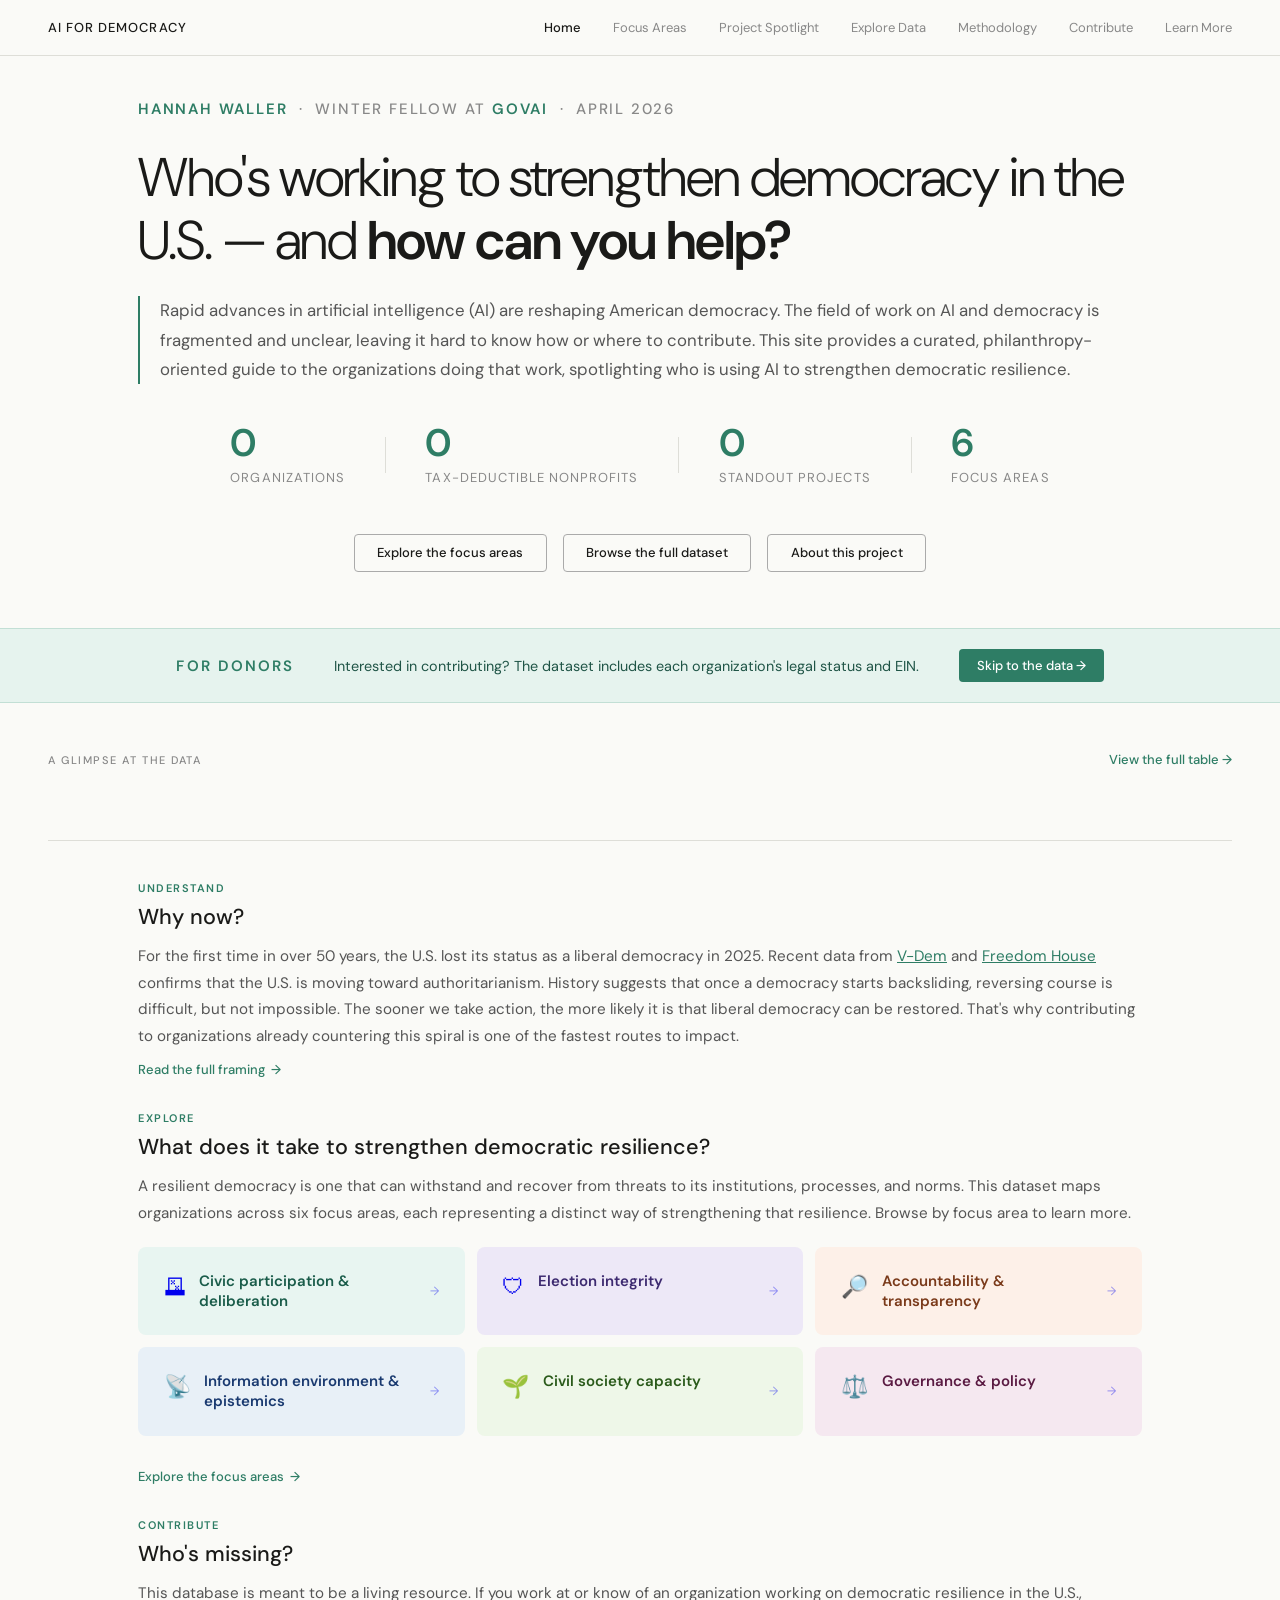
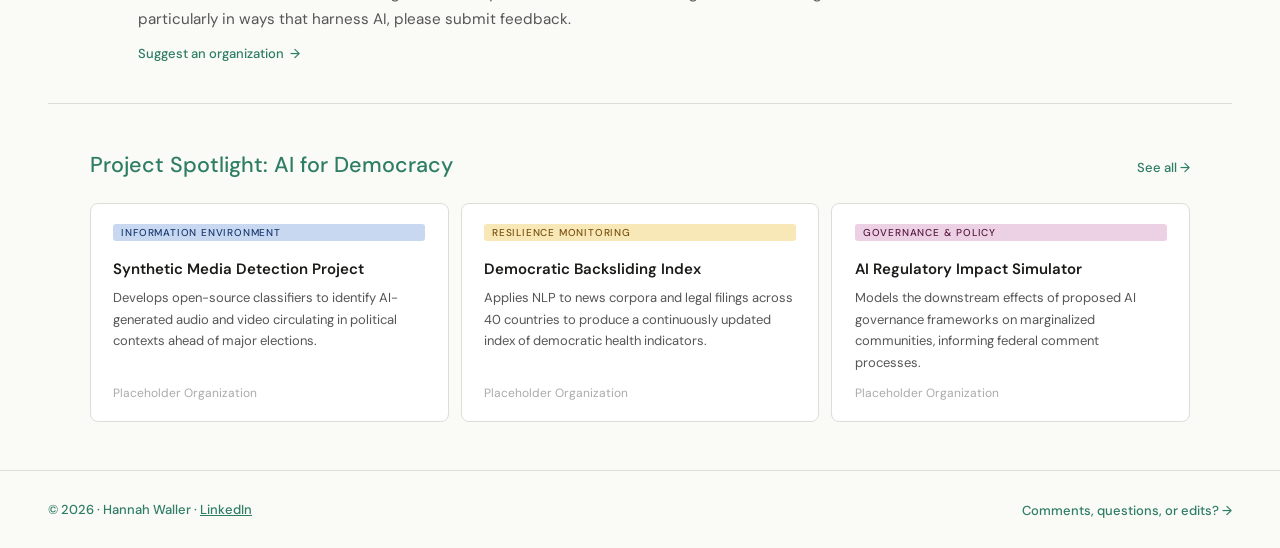
==== index.html @ cb94ddc6 "Update home and Focus Areas: copy, sources italics, spacing tweaks Made-with: Cursor" ====
<!DOCTYPE html>
<html>
<head>
<meta charset="UTF-8">
<link href="https://fonts.googleapis.com/css2?family=DM+Sans:ital,wght@0,300;0,400;0,500;0,600;1,300;1,400&display=swap" rel="stylesheet">
<style>
  * { box-sizing: border-box; margin: 0; padding: 0; }
  body { font-family: 'DM Sans', sans-serif; background: #FAFAF7; color: #1a1a18; }
  :root { --accent: #2e7d65; --accent-light: #e6f3ee; --accent-mid: #c2dfd5; --accent-dark: #1f5446; }

  nav { display: flex; align-items: center; justify-content: space-between; padding: 0 3rem; height: 56px; background: #FAFAF7; border-bottom: 0.5px solid #deded8; position: sticky; top: 0; z-index: 100; }
  .nav-logo { font-size: 13px; font-weight: 500; letter-spacing: 0.08em; color: #1a1a18; text-transform: uppercase; }
  .nav-links { display: flex; gap: 2rem; }
  .nav-links a { font-size: 13px; color: #888; text-decoration: none; }
  .nav-links a:hover { color: #1a1a18; }
  .nav-links a.active { color: #1a1a18; font-weight: 500; }

  .hero { padding: 2.5rem 3rem 3.5rem; max-width: 1100px; margin: 0 auto; }

  .byline { font-size: 15px; letter-spacing: 0.12em; text-transform: uppercase; color: #888; margin-bottom: 1.5rem; font-weight: 500; line-height: 1.8; }
  .byline strong { color: var(--accent); font-weight: 600; }
  .byline a { color: var(--accent); font-weight: 600; text-decoration: none; }
  .byline a:hover { text-decoration: underline; }
  .byline .date { color: #888; }

  h1 { font-size: clamp(2rem, 5vw, 3.4rem); font-weight: 300; line-height: 1.15; color: #1a1a18; margin-bottom: 1.5rem; letter-spacing: -0.02em; }
  h1 strong { font-weight: 600; }

  .pull-quote { font-size: 1.05rem; color: #555; line-height: 1.75; border-left: 2.5px solid var(--accent); padding-left: 1.25rem; margin-bottom: 2.5rem; }

  .stat-row { display: flex; gap: 2.5rem; margin-bottom: 3rem; flex-wrap: wrap; align-items: center; justify-content: center; }
  .stat { display: flex; flex-direction: column; }
  .stat-number { font-size: 2.4rem; font-weight: 600; color: var(--accent); line-height: 1; }
  .stat-label { font-size: 13px; color: #888; text-transform: uppercase; letter-spacing: 0.08em; margin-top: 6px; }
  .stat-divider { width: 0.5px; height: 36px; background: #deded8; }

  .cta-row { display: flex; gap: 1rem; flex-wrap: wrap; justify-content: center; }
  .btn-primary { padding: 0.6rem 1.4rem; background: #1a1a18; color: #FAFAF7; font-family: 'DM Sans', sans-serif; font-size: 13px; font-weight: 500; border: none; border-radius: 4px; cursor: pointer; text-decoration: none; display: inline-block; }
  .btn-secondary { padding: 0.6rem 1.4rem; background: transparent; color: #1a1a18; font-family: 'DM Sans', sans-serif; font-size: 13px; font-weight: 500; border: 0.5px solid #aaa; border-radius: 4px; cursor: pointer; text-decoration: none; display: inline-block; }

  .section-divider { height: 0.5px; background: #deded8; margin: 0 3rem; }

  .funder-band { background: var(--accent-light); border-top: 1px solid var(--accent-mid); border-bottom: 1px solid var(--accent-mid); padding: 1.25rem 3rem; }
  .funder-band-inner { max-width: 1300px; margin: 0 auto; display: flex; flex-direction: row; align-items: center; justify-content: center; flex-wrap: wrap; gap: 2rem 2.5rem; }
  .funder-band-label { font-size: 15px; text-transform: uppercase; letter-spacing: 0.14em; color: var(--accent); font-weight: 600; line-height: 1.5; flex-shrink: 0; }
  .funder-band-text { margin: 0; font-size: 0.9rem; color: var(--accent-dark); line-height: 1.7; text-align: left; white-space: nowrap; flex-shrink: 0; }
  .funder-band-cta { display: inline-flex; align-items: center; gap: 6px; padding: 0.5rem 1.1rem; background: var(--accent); color: white; font-family: 'DM Sans', sans-serif; font-size: 13px; font-weight: 500; border: none; border-radius: 4px; cursor: pointer; text-decoration: none; white-space: nowrap; flex-shrink: 0; }

  .questions-section { padding: 2.5rem 3rem 0.5rem; max-width: 1100px; margin: 0 auto; }
  .question-block { margin-bottom: 2rem; }
  .question-label { font-size: 11px; text-transform: uppercase; letter-spacing: 0.14em; color: var(--accent); margin-bottom: 0.5rem; font-weight: 600; }
  .question-text { font-size: 1.35rem; font-weight: 500; color: #1a1a18; margin-bottom: 0.75rem; line-height: 1.3; }
  .question-body { font-size: 0.95rem; color: #555; line-height: 1.75; }
  .question-cta { display: inline-flex; align-items: center; gap: 6px; font-size: 13px; color: var(--accent); font-weight: 500; margin-top: 0.75rem; cursor: pointer; text-decoration: none; }
  .question-cta::after { content: '→'; }

  .data-preview-section { padding: 3rem 3rem 2rem; }
  .data-preview-header { display: flex; justify-content: space-between; align-items: baseline; max-width: 1300px; margin: 0 auto 1.5rem; }
  .data-preview-label { font-size: 11px; text-transform: uppercase; letter-spacing: 0.14em; color: #888; font-weight: 500; }
  .data-preview-link { font-size: 13px; color: var(--accent); font-weight: 500; text-decoration: none; cursor: pointer; }
  .data-preview-link:hover { text-decoration: underline; }

  .shuffle-grid { display: grid; grid-template-columns: repeat(4, 1fr); gap: 10px; max-width: 1300px; margin: 0 auto 1rem; }
  .org-card { background: white; border: 0.5px solid #deded8; border-radius: 8px; padding: 1rem 1.1rem; transition: opacity 0.4s ease, transform 0.4s ease; text-decoration: none; display: block; cursor: pointer; }
  .org-card:hover { border-color: #bbb; }
  .org-card-tag { display: inline-block; font-size: 10px; font-weight: 500; text-transform: uppercase; letter-spacing: 0.08em; padding: 2px 8px; border-radius: 3px; margin-bottom: 0.6rem; }
  .org-card-name { font-size: 13px; font-weight: 600; color: #1a1a18; margin-bottom: 0.4rem; line-height: 1.3; }
  .org-card-desc { font-size: 12px; color: #666; line-height: 1.6; }
  .org-card.fading { opacity: 0; transform: scale(0.96); }

  .tag-p1 { background: #c8ede4; color: #1a5c4a; }
  .tag-p2 { background: #d8cef0; color: #3d2a70; }
  .tag-p3 { background: #f8d8c0; color: #7a3a1a; }
  .tag-p4 { background: #c8d8f0; color: #1a3a70; }
  .tag-p5 { background: #cceacc; color: #2a5a1a; }
  .tag-p6 { background: #f8e8b8; color: #7a5010; }
  .tag-p7 { background: #ecd0e4; color: #5a1a42; }

  .pillars-section { padding: 4rem 3rem; max-width: 1300px; margin: 0 auto; }
  .pillars-header { margin-bottom: 2rem; }
  .pillars-header h2 { font-size: 1.35rem; font-weight: 500; color: #1a1a18; margin-bottom: 0.4rem; }
  .pillars-header p { font-size: 0.9rem; color: #888; }
  .pillars-grid { display: grid; grid-template-columns: repeat(auto-fill, minmax(280px, 1fr)); gap: 12px; }
  .pillar-card { border-radius: 8px; padding: 1.5rem 1.6rem; cursor: pointer; transition: transform 0.15s ease; display: flex; align-items: flex-start; gap: 0.85rem; text-decoration: none; }
  .pillar-card:hover { transform: translateY(-2px); }
  .pillar-icon { font-size: 22px; flex-shrink: 0; margin-top: 1px; }
  .pillar-name { font-size: 15px; font-weight: 600; line-height: 1.35; }
  .pillar-arrow { font-size: 12px; opacity: 0.4; margin-left: auto; padding-left: 0.5rem; flex-shrink: 0; align-self: center; }

  .p1 { background: #e8f5f1; } .p1 .pillar-name { color: #1a5c4a; }
  .p2 { background: #ede8f7; } .p2 .pillar-name { color: #3d2a70; }
  .p3 { background: #fdf0e8; } .p3 .pillar-name { color: #7a3a1a; }
  .p4 { background: #e8f0f7; } .p4 .pillar-name { color: #1a3a70; }
  .p5 { background: #eef7e8; } .p5 .pillar-name { color: #2a5a1a; }
  .p6 { background: #fdf5e4; } .p6 .pillar-name { color: #7a5010; }
  .p7 { background: #f5e8f0; } .p7 .pillar-name { color: #5a1a42; }

  /* AI in Action section */
  .aia-section { padding: 3rem 3rem; }
  .aia-inner { max-width: 1100px; margin: 0 auto; }
  .aia-header { display: flex; justify-content: space-between; align-items: baseline; margin-bottom: 1.5rem; }
  .aia-label { font-size: 1.35rem; font-weight: 500; color: var(--accent); line-height: 1.3; }
  .aia-see-all { font-size: 13px; color: var(--accent); font-weight: 500; text-decoration: none; flex-shrink: 0; }
  .aia-see-all:hover { text-decoration: underline; }
  .aia-grid { display: grid; grid-template-columns: repeat(3, 1fr); gap: 12px; }
  .aia-card { background: white; border: 0.5px solid #deded8; border-radius: 8px; padding: 1.25rem 1.4rem; display: flex; flex-direction: column; gap: 0.5rem; transition: opacity 0.4s ease, transform 0.4s ease; }
  .aia-card.fading { opacity: 0; transform: scale(0.96); }
  .aia-card-name { font-size: 15px; font-weight: 600; color: #1a1a18; line-height: 1.35; }
  .aia-card-desc { font-size: 13px; color: #555; line-height: 1.65; flex: 1; }
  .aia-card-org { font-size: 12px; color: #aaa; margin-top: 0.25rem; }

  footer { padding: 1.75rem 3rem; border-top: 0.5px solid #deded8; display: flex; justify-content: space-between; align-items: center; flex-wrap: wrap; gap: 1rem; background: #FAFAF7; }
  footer p { font-size: 13px; color: var(--accent); font-weight: 500; }
  .footer-right a { font-size: 13px; color: var(--accent); text-decoration: none; font-weight: 500; }
  .footer-right a:hover { text-decoration: underline; }
</style>
</head>
<body>

<nav>
  <span class="nav-logo">AI for Democracy</span>
  <div class="nav-links">
    <a href="#" class="active">Home</a>
    <a href="pillars.html">Focus Areas</a>
    <a href="project-spotlight.html">Project Spotlight</a>
    <a href="explore.html">Explore Data</a>
    <a href="methodology.html">Methodology</a>
    <a href="contribute.html">Contribute</a>
    <a href="learn-more.html">Learn More</a>
  </div>
</nav>

<div class="hero">
  <p class="byline">
    <a href="https://www.linkedin.com/in/hannahmwaller/" target="_blank">Hannah Waller</a> &nbsp;·&nbsp; Winter Fellow at <a href="https://www.governance.ai/" target="_blank">GovAI</a> &nbsp;·&nbsp; <span class="date">April 2026</span>
  </p>
  <h1>Who's working to strengthen democracy in the U.S. — and <strong>how can you help?</strong></h1>
  <p class="pull-quote">Rapid advances in artificial intelligence (AI) are reshaping American democracy. The field of work on AI and democracy is fragmented and unclear, leaving it hard to know how or where to contribute. This site provides a curated, philanthropy-oriented guide to the organizations doing that work, spotlighting who is using AI to strengthen democratic resilience.</p>
  <div class="stat-row">
    <div class="stat"><span class="stat-number" id="statOrgCount">0</span><span class="stat-label">Organizations</span></div>
    <div class="stat-divider"></div>
    <div class="stat"><span class="stat-number" id="statNonprofitCount">0</span><span class="stat-label">Tax-deductible nonprofits</span></div>
    <div class="stat-divider"></div>
    <div class="stat"><span class="stat-number" id="statProjectCount">0</span><span class="stat-label">Standout projects</span></div>
    <div class="stat-divider"></div>
    <div class="stat"><span class="stat-number">6</span><span class="stat-label">Focus areas</span></div>
  </div>
  <div class="cta-row">
    <a class="btn-secondary" href="pillars.html">Explore the focus areas</a>
    <a class="btn-secondary" href="explore.html">Browse the full dataset</a>
    <a class="btn-secondary" href="methodology.html">About this project</a>
  </div>
</div>

<div class="section-divider"></div>

<div class="funder-band">
  <div class="funder-band-inner">
    <span class="funder-band-label">For donors</span>
    <p class="funder-band-text">Interested in contributing? The dataset includes each organization's legal status and EIN.</p>
    <a class="funder-band-cta" href="explore.html">Skip to the data →</a>
  </div>
</div>

<div class="data-preview-section">
  <div class="data-preview-header">
    <span class="data-preview-label">A glimpse at the data</span>
    <a class="data-preview-link" href="explore.html">View the full table →</a>
  </div>
  <div class="shuffle-grid" id="shuffleGrid"></div>
</div>

<div class="section-divider"></div>

<div class="questions-section">
  <div class="question-block">
    <p class="question-label">Understand</p>
    <p class="question-text">Why now?</p>
    <p class="question-body">For the first time in over 50 years, the U.S. lost its status as a liberal democracy in 2025. Recent data from <a href="https://www.v-dem.net/news/press-release-democratic-backsliding-reaches-western-democracies-with-us-decline-unprecedented/" target="_blank" rel="noopener noreferrer" style="color: var(--accent);">V-Dem</a> and <a href="https://freedomhouse.org/report/freedom-world/2026/growing-shadow-autocracy" target="_blank" rel="noopener noreferrer" style="color: var(--accent);">Freedom House</a> confirms that the U.S. is moving toward authoritarianism. History suggests that once a democracy starts backsliding, reversing course is difficult, but not impossible. The sooner we take action, the more likely it is that liberal democracy can be restored. That's why contributing to organizations already countering this spiral is one of the fastest routes to impact.</p>
    <a class="question-cta" href="methodology.html">Read the full framing</a>
  </div>
  <div class="question-block">
    <p class="question-label">Explore</p>
    <p class="question-text">What does it take to strengthen democratic resilience?</p>
    <p class="question-body">A resilient democracy is one that can withstand and recover from threats to its institutions, processes, and norms. This dataset maps organizations across six focus areas, each representing a distinct way of strengthening that resilience. Browse by focus area to learn more.</p>
    <div class="pillars-grid" style="margin: 1.25rem 0;">
      <a class="pillar-card p1" href="pillars.html#p1"><span class="pillar-icon">🗳</span><span class="pillar-name">Civic participation & deliberation</span><span class="pillar-arrow">→</span></a>
      <a class="pillar-card p2" href="pillars.html#p2"><span class="pillar-icon">🛡</span><span class="pillar-name">Election integrity</span><span class="pillar-arrow">→</span></a>
      <a class="pillar-card p3" href="pillars.html#p3"><span class="pillar-icon">🔎</span><span class="pillar-name">Accountability & transparency</span><span class="pillar-arrow">→</span></a>
      <a class="pillar-card p4" href="pillars.html#p4"><span class="pillar-icon">📡</span><span class="pillar-name">Information environment & epistemics</span><span class="pillar-arrow">→</span></a>
      <a class="pillar-card p5" href="pillars.html#p5"><span class="pillar-icon">🌱</span><span class="pillar-name">Civil society capacity</span><span class="pillar-arrow">→</span></a>
      <a class="pillar-card p7" href="pillars.html#p7"><span class="pillar-icon">⚖️</span><span class="pillar-name">Governance & policy</span><span class="pillar-arrow">→</span></a>
    </div>
    <a class="question-cta" href="pillars.html">Explore the focus areas</a>
  </div>
  <div class="question-block">
    <p class="question-label">Contribute</p>
    <p class="question-text">Who's missing?</p>
    <p class="question-body">This database is meant to be a living resource. If you work at or know of an organization working on democratic resilience in the U.S., particularly in ways that harness AI, please submit feedback.</p>
    <a class="question-cta" href="contribute.html">Suggest an organization</a>
  </div>
</div>

<div class="section-divider"></div>

<div class="aia-section">
  <div class="aia-inner">
    <div class="aia-header">
      <span class="aia-label">Project Spotlight: AI for Democracy</span>
      <a class="aia-see-all" href="project-spotlight.html">See all →</a>
    </div>
    <div class="aia-grid" id="aiaGrid"></div>
  </div>
</div>

<footer>
  <p>© 2026 · Hannah Waller · <a href="https://www.linkedin.com/in/hannahmwaller/" target="_blank" style="color: var(--accent); text-decoration: underline;">LinkedIn</a></p>
  <div class="footer-right">
    <a href="contribute.html">Comments, questions, or edits? →</a>
  </div>
</footer>

<script src="spotlight-data.js"></script>
<script>
const PILLAR_TAGS = [
  { key: 'civic participation', tag: 'tag-p1' },
  { key: 'deliberation',       tag: 'tag-p1' },
  { key: 'election integrity', tag: 'tag-p2' },
  { key: 'accountability',     tag: 'tag-p3' },
  { key: 'transparency',       tag: 'tag-p3' },
  { key: 'information environment', tag: 'tag-p4' },
  { key: 'epistemics',         tag: 'tag-p4' },
  { key: 'civil society',      tag: 'tag-p5' },
  { key: 'governance',         tag: 'tag-p7' },
  { key: 'policy',             tag: 'tag-p7' },
];

function getPillarTag(cat) {
  const lower = cat.toLowerCase();
  for (const p of PILLAR_TAGS) { if (lower.includes(p.key)) return p.tag; }
  return 'tag-p1';
}

function escapeHtml(s) {
  if (s == null) return '';
  return String(s).replace(/&/g, '&amp;').replace(/</g, '&lt;').replace(/"/g, '&quot;');
}

const spotlights = (typeof SPOTLIGHT_CARDS !== 'undefined' ? SPOTLIGHT_CARDS : []).map(function (c) {
  return { name: c.name, desc: c.desc, tag: c.tagClass, cat: c.tag, org: c.org };
});

let orgs = [];
let displayed = [];
const grid = document.getElementById('shuffleGrid');
const COUNT = 4;

function pickDiverse(exclude, excludeTags) {
  const pool = orgs.filter(o => !exclude.includes(o.name) && !excludeTags.includes(o.tag));
  if (pool.length) return pool[Math.floor(Math.random() * pool.length)];
  const fallback = orgs.filter(o => !exclude.includes(o.name));
  if (fallback.length) return fallback[Math.floor(Math.random() * fallback.length)];
  return orgs[Math.floor(Math.random() * orgs.length)];
}

function renderCard(org) {
  return `<a class="org-card" href="explore.html" data-name="${org.name}">
    <span class="org-card-tag ${org.tag}">${org.cat}</span>
    <div class="org-card-name">${org.name}</div>
    <div class="org-card-desc">${org.desc}</div>
  </a>`;
}

function initShuffle() {
  if (!orgs.length) return;
  displayed = [];
  let html = '';
  for (let i = 0; i < COUNT; i++) {
    const usedTags = displayed.map(o => o.tag);
    const org = pickDiverse(displayed.map(o => o.name), usedTags);
    displayed.push(org);
    html += renderCard(org);
  }
  grid.innerHTML = html;
  setInterval(swapCard, 2200);
}

function swapCard() {
  const cards = grid.querySelectorAll('.org-card');
  const idx = Math.floor(Math.random() * cards.length);
  const card = cards[idx];
  const otherTags = displayed.filter((_, i) => i !== idx).map(o => o.tag);
  const newOrg = pickDiverse(displayed.map(o => o.name), otherTags);
  card.classList.add('fading');
  setTimeout(() => {
    displayed[idx] = newOrg;
    const tmp = document.createElement('div');
    tmp.innerHTML = renderCard(newOrg);
    card.replaceWith(tmp.firstChild);
  }, 420);
}

// --- Project Spotlight shuffle (same pool as project-spotlight.html via spotlight-data.js) ---
let aiaDisplayed = [];
const aiaGrid = document.getElementById('aiaGrid');
const AIA_COUNT = 3;

function aiaPickRandom(exclude) {
  const pool = spotlights.filter(s => !exclude.includes(s.name));
  if (!pool.length) return spotlights[Math.floor(Math.random() * spotlights.length)];
  return pool[Math.floor(Math.random() * pool.length)];
}

function aiaRenderCard(s) {
  return `<div class="aia-card" data-name="${escapeHtml(s.name)}">
    <span class="org-card-tag ${s.tag}">${escapeHtml(s.cat)}</span>
    <div class="aia-card-name">${escapeHtml(s.name)}</div>
    <div class="aia-card-desc">${escapeHtml(s.desc)}</div>
    <div class="aia-card-org">${escapeHtml(s.org)}</div>
  </div>`;
}

function aiaInit() {
  aiaDisplayed = [];
  let html = '';
  for (let i = 0; i < AIA_COUNT; i++) {
    const s = aiaPickRandom(aiaDisplayed.map(x => x.name));
    aiaDisplayed.push(s);
    html += aiaRenderCard(s);
  }
  aiaGrid.innerHTML = html;
}

function aiaSwap() {
  const cards = aiaGrid.querySelectorAll('.aia-card');
  const idx = Math.floor(Math.random() * cards.length);
  const card = cards[idx];
  const next = aiaPickRandom(aiaDisplayed.map(x => x.name));
  card.classList.add('fading');
  setTimeout(() => {
    aiaDisplayed[idx] = next;
    const tmp = document.createElement('div');
    tmp.innerHTML = aiaRenderCard(next);
    card.replaceWith(tmp.firstChild);
  }, 420);
}

if (spotlights.length) {
  aiaInit();
  setInterval(aiaSwap, 2800);
}

// Live stats from Google Sheet
(async function() {
  try {
    const res = await fetch('https://docs.google.com/spreadsheets/d/e/2PACX-1vRJVunO_GBT-aRgi7gU2YeIdC1sPa4ZqYNZWS0_H6O9W3wsx3i8xLzS1sTda4w2_ZTQLvcQA7u4ryC6/pub?gid=1389205839&single=true&output=csv');
    if (!res.ok) return;
    const text = await res.text();
    const rows = [];
    const cols = [];
    let cur = '', inQuote = false;
    for (let i = 0; i < text.length; i++) {
      const ch = text[i];
      if (ch === '"') { if (inQuote && text[i+1] === '"') { cur += '"'; i++; } else { inQuote = !inQuote; } }
      else if (ch === ',' && !inQuote) { cols.push(cur.trim()); cur = ''; }
      else if ((ch === '\n' || ch === '\r') && !inQuote) {
        if (ch === '\r' && text[i+1] === '\n') i++;
        cols.push(cur.trim()); cur = '';
        if (cols.some(c => c !== '')) rows.push([...cols]);
        cols.length = 0;
      } else { cur += ch; }
    }
    cols.push(cur.trim());
    if (cols.some(c => c !== '')) rows.push(cols);
    const dataRows = rows.slice(1);
    const LEGAL_COL = 8;
    const orgCount = dataRows.length;
    const nonprofitCount = dataRows.filter(r => {
      const l = (r[LEGAL_COL] || '').toLowerCase();
      return l.includes('501(c)(3)') || l.includes('program within');
    }).length;
    const PROJECTS_COL = 5;
    let projectCount = 0;
    dataRows.forEach(r => {
      const p = (r[PROJECTS_COL] || '').trim();
      if (p) projectCount += p.split(';').filter(s => s.trim()).length;
    });
    if (orgCount > 0) document.getElementById('statOrgCount').textContent = orgCount;
    if (nonprofitCount > 0) document.getElementById('statNonprofitCount').textContent = nonprofitCount;
    if (projectCount > 0) document.getElementById('statProjectCount').textContent = projectCount;

    orgs = dataRows.map(r => {
      const fullCat = (r[3] || '').trim();
      const firstCat = fullCat.split(',')[0].trim();
      return {
        name: (r[0] || '').trim(),
        desc: (r[4] || '').trim(),
        cat: firstCat,
        tag: getPillarTag(firstCat)
      };
    }).filter(o => o.name && o.desc);
    initShuffle();
  } catch(e) {}
})();
</script>
</body>
</html>
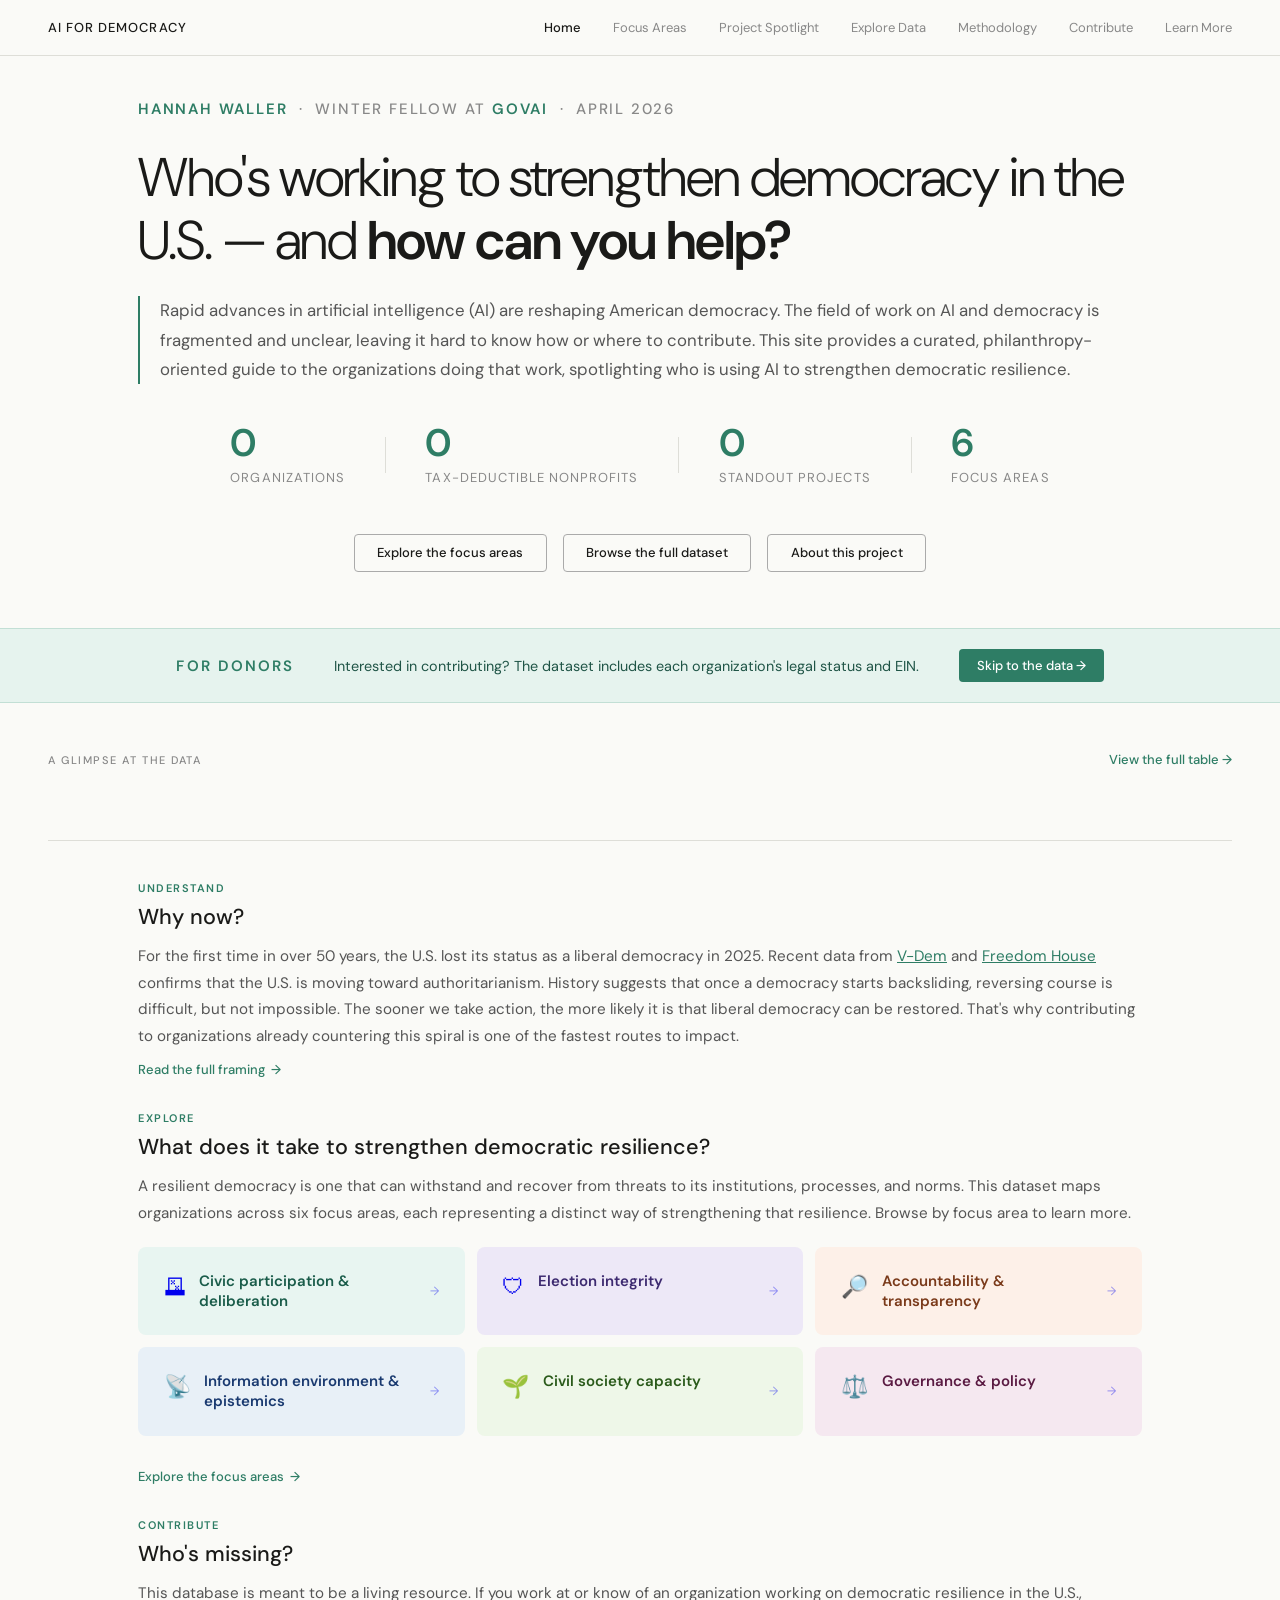
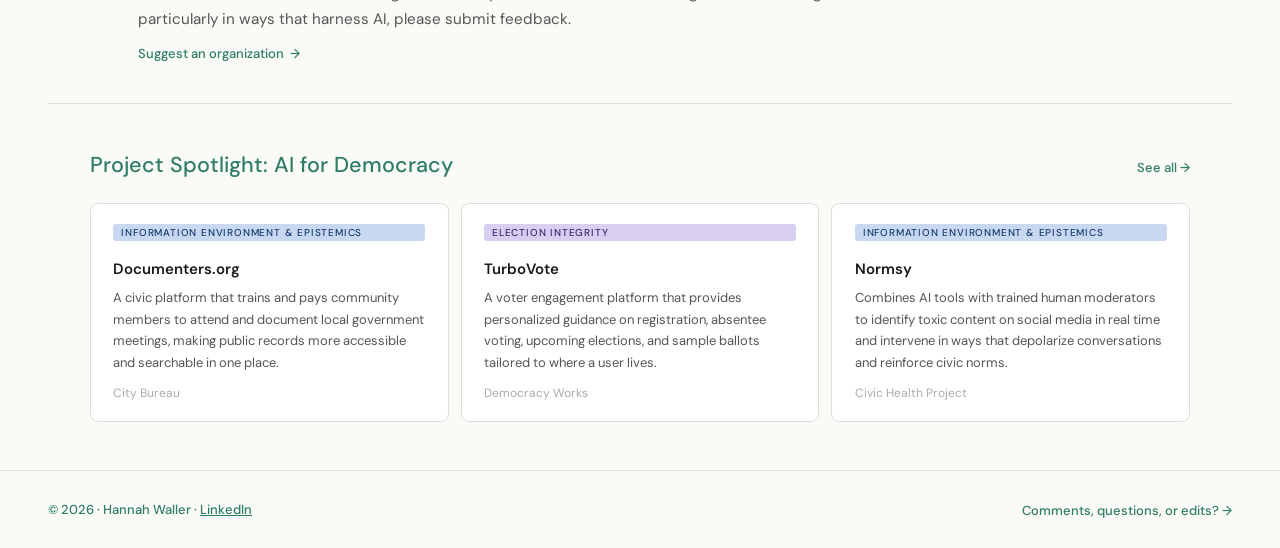
==== commit 8cabcbaa: "Project spotlight: new cards, images, modal copy and header behavior Made-with: Cursor" ====
--- a/index.html
+++ b/index.html
@@ -312,10 +312,11 @@
 }
 
 function aiaRenderCard(s) {
+  const teaser = typeof spotlightFirstSentence === 'function' ? spotlightFirstSentence(s.desc) : s.desc;
   return `<div class="aia-card" data-name="${escapeHtml(s.name)}">
     <span class="org-card-tag ${s.tag}">${escapeHtml(s.cat)}</span>
     <div class="aia-card-name">${escapeHtml(s.name)}</div>
-    <div class="aia-card-desc">${escapeHtml(s.desc)}</div>
+    <div class="aia-card-desc">${escapeHtml(teaser)}</div>
     <div class="aia-card-org">${escapeHtml(s.org)}</div>
   </div>`;
 }
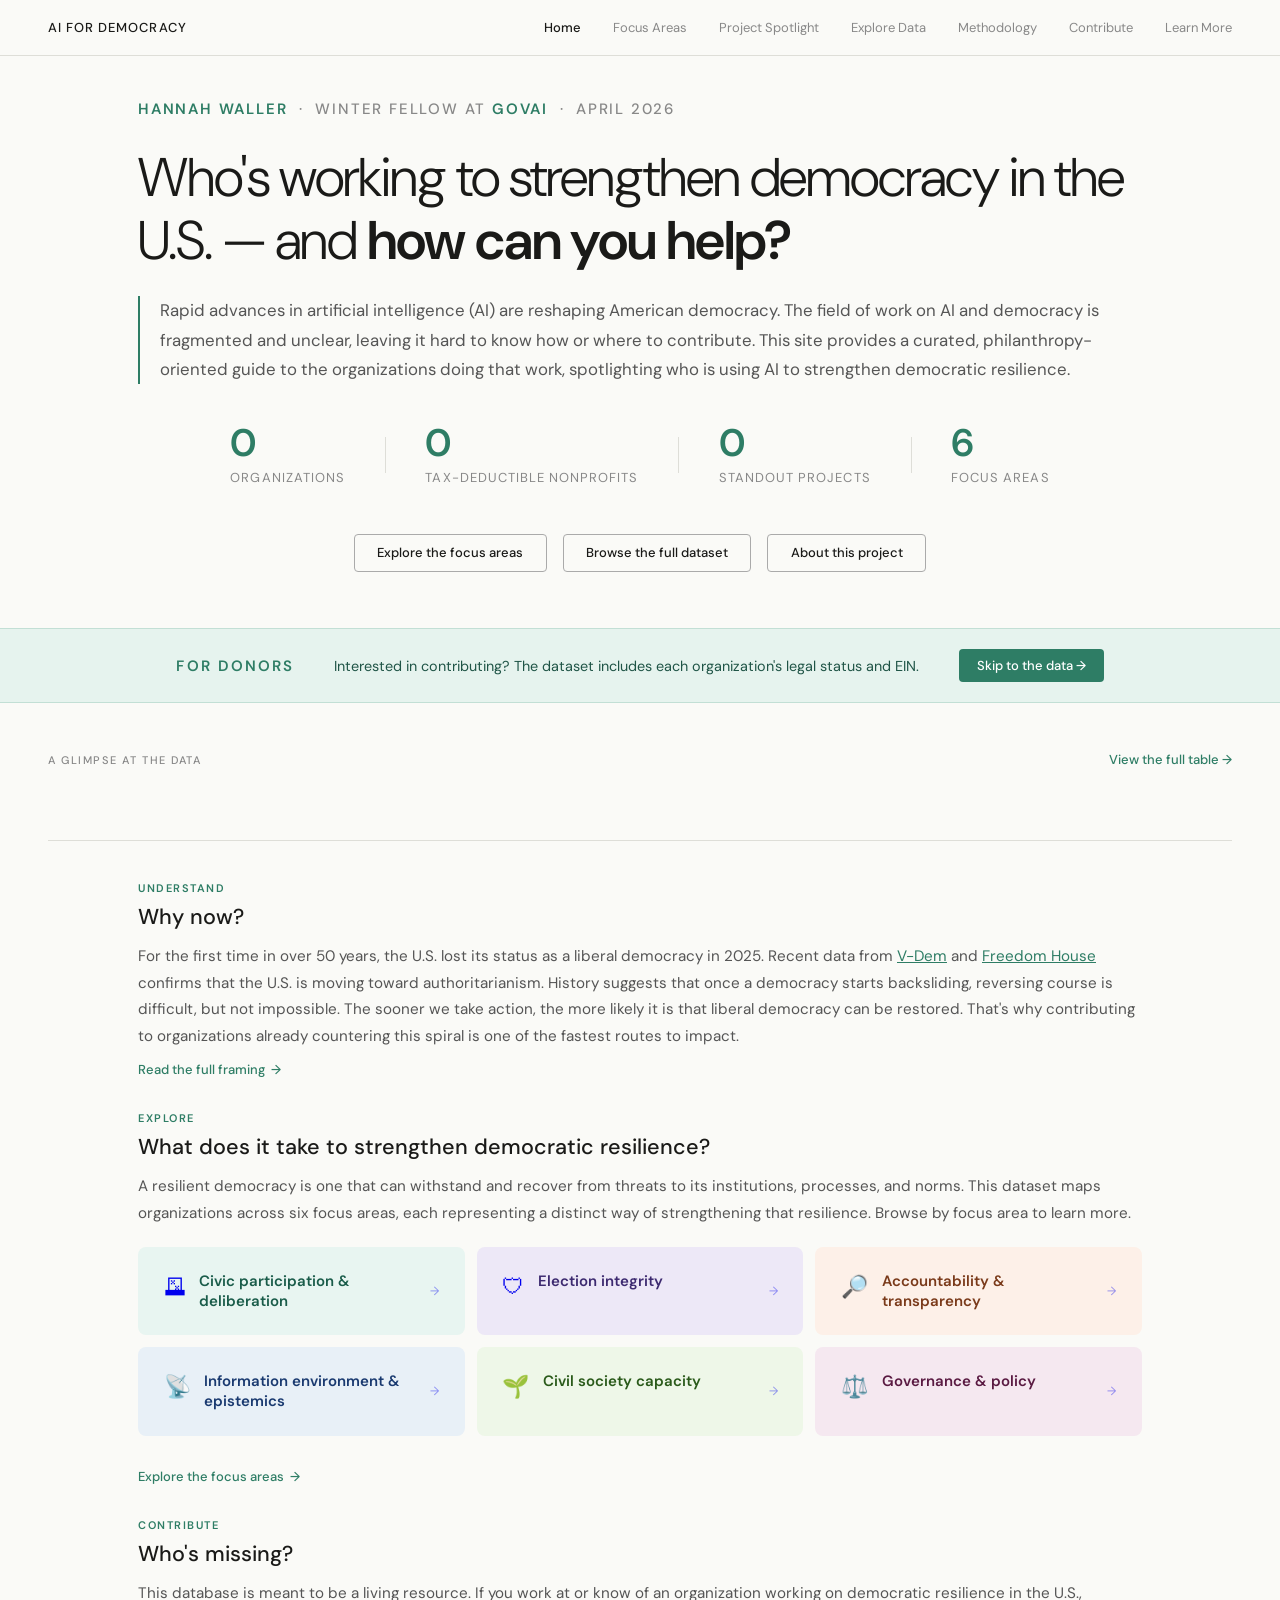
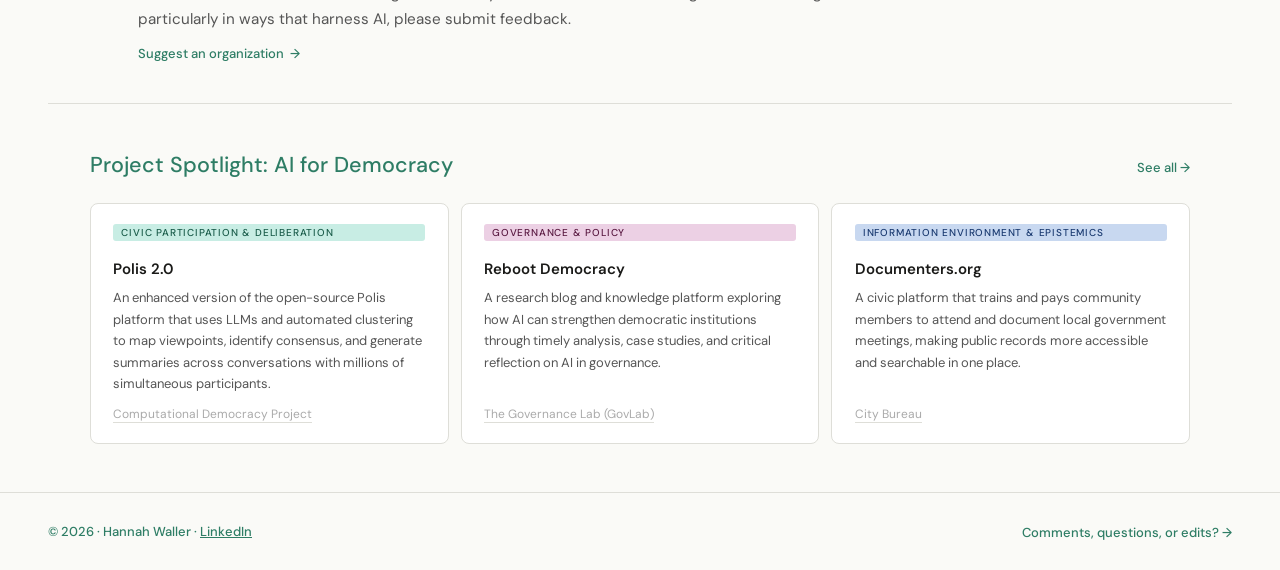
==== commit 79de18ce: "Spotlight: org links to Explore with row highlight; persistent highlight; home cards deep-link modal" ====
--- a/index.html
+++ b/index.html
@@ -103,11 +103,14 @@
   .aia-see-all { font-size: 13px; color: var(--accent); font-weight: 500; text-decoration: none; flex-shrink: 0; }
   .aia-see-all:hover { text-decoration: underline; }
   .aia-grid { display: grid; grid-template-columns: repeat(3, 1fr); gap: 12px; }
-  .aia-card { background: white; border: 0.5px solid #deded8; border-radius: 8px; padding: 1.25rem 1.4rem; display: flex; flex-direction: column; gap: 0.5rem; transition: opacity 0.4s ease, transform 0.4s ease; }
+  .aia-card { background: white; border: 0.5px solid #deded8; border-radius: 8px; padding: 1.25rem 1.4rem; display: flex; flex-direction: column; gap: 0.5rem; transition: opacity 0.4s ease, transform 0.4s ease, border-color 0.15s ease, box-shadow 0.15s ease; cursor: pointer; }
+  .aia-card:hover { border-color: #aaa; box-shadow: 0 4px 16px rgba(0,0,0,0.06); }
+  .aia-card:focus { outline: 2px solid var(--accent); outline-offset: 2px; }
   .aia-card.fading { opacity: 0; transform: scale(0.96); }
   .aia-card-name { font-size: 15px; font-weight: 600; color: #1a1a18; line-height: 1.35; }
   .aia-card-desc { font-size: 13px; color: #555; line-height: 1.65; flex: 1; }
-  .aia-card-org { font-size: 12px; color: #aaa; margin-top: 0.25rem; }
+  .aia-card-org { font-size: 12px; color: #aaa; margin-top: 0.25rem; text-decoration: none; border-bottom: 1px solid #deded8; align-self: flex-start; }
+  .aia-card-org:hover { color: var(--accent); border-bottom-color: var(--accent); }
 
   footer { padding: 1.75rem 3rem; border-top: 0.5px solid #deded8; display: flex; justify-content: space-between; align-items: center; flex-wrap: wrap; gap: 1rem; background: #FAFAF7; }
   footer p { font-size: 13px; color: var(--accent); font-weight: 500; }
@@ -247,7 +250,7 @@
 }
 
 const spotlights = (typeof SPOTLIGHT_CARDS !== 'undefined' ? SPOTLIGHT_CARDS : []).map(function (c) {
-  return { name: c.name, desc: c.desc, tag: c.tagClass, cat: c.tag, org: c.org };
+  return { name: c.name, desc: c.desc, tag: c.tagClass, cat: c.tag, org: c.org, exploreOrg: c.exploreOrg };
 });
 
 let orgs = [];
@@ -313,11 +316,11 @@
 
 function aiaRenderCard(s) {
   const teaser = typeof spotlightFirstSentence === 'function' ? spotlightFirstSentence(s.desc) : s.desc;
-  return `<div class="aia-card" data-name="${escapeHtml(s.name)}">
+  return `<div class="aia-card" tabindex="0" role="link" aria-label="Open ${escapeHtml(s.name)} in Project Spotlight" data-name="${escapeHtml(s.name)}">
     <span class="org-card-tag ${s.tag}">${escapeHtml(s.cat)}</span>
     <div class="aia-card-name">${escapeHtml(s.name)}</div>
     <div class="aia-card-desc">${escapeHtml(teaser)}</div>
-    <div class="aia-card-org">${escapeHtml(s.org)}</div>
+    <a class="aia-card-org" href="explore.html?org=${encodeURIComponent(s.exploreOrg || s.org || '')}">${escapeHtml(s.org)}</a>
   </div>`;
 }
 
@@ -349,6 +352,26 @@
 if (spotlights.length) {
   aiaInit();
   setInterval(aiaSwap, 2800);
+
+  aiaGrid.addEventListener('click', function (e) {
+    if (e.target.closest('a.aia-card-org')) return;
+    const card = e.target.closest('.aia-card');
+    if (!card) return;
+    const name = card.getAttribute('data-name');
+    if (!name) return;
+    window.location.href = 'project-spotlight.html?project=' + encodeURIComponent(name);
+  });
+
+  aiaGrid.addEventListener('keydown', function (e) {
+    if (e.key !== 'Enter' && e.key !== ' ') return;
+    if (e.target.closest('a.aia-card-org')) return;
+    const card = e.target.closest('.aia-card');
+    if (!card) return;
+    e.preventDefault();
+    const name = card.getAttribute('data-name');
+    if (!name) return;
+    window.location.href = 'project-spotlight.html?project=' + encodeURIComponent(name);
+  });
 }
 
 // Live stats from Google Sheet
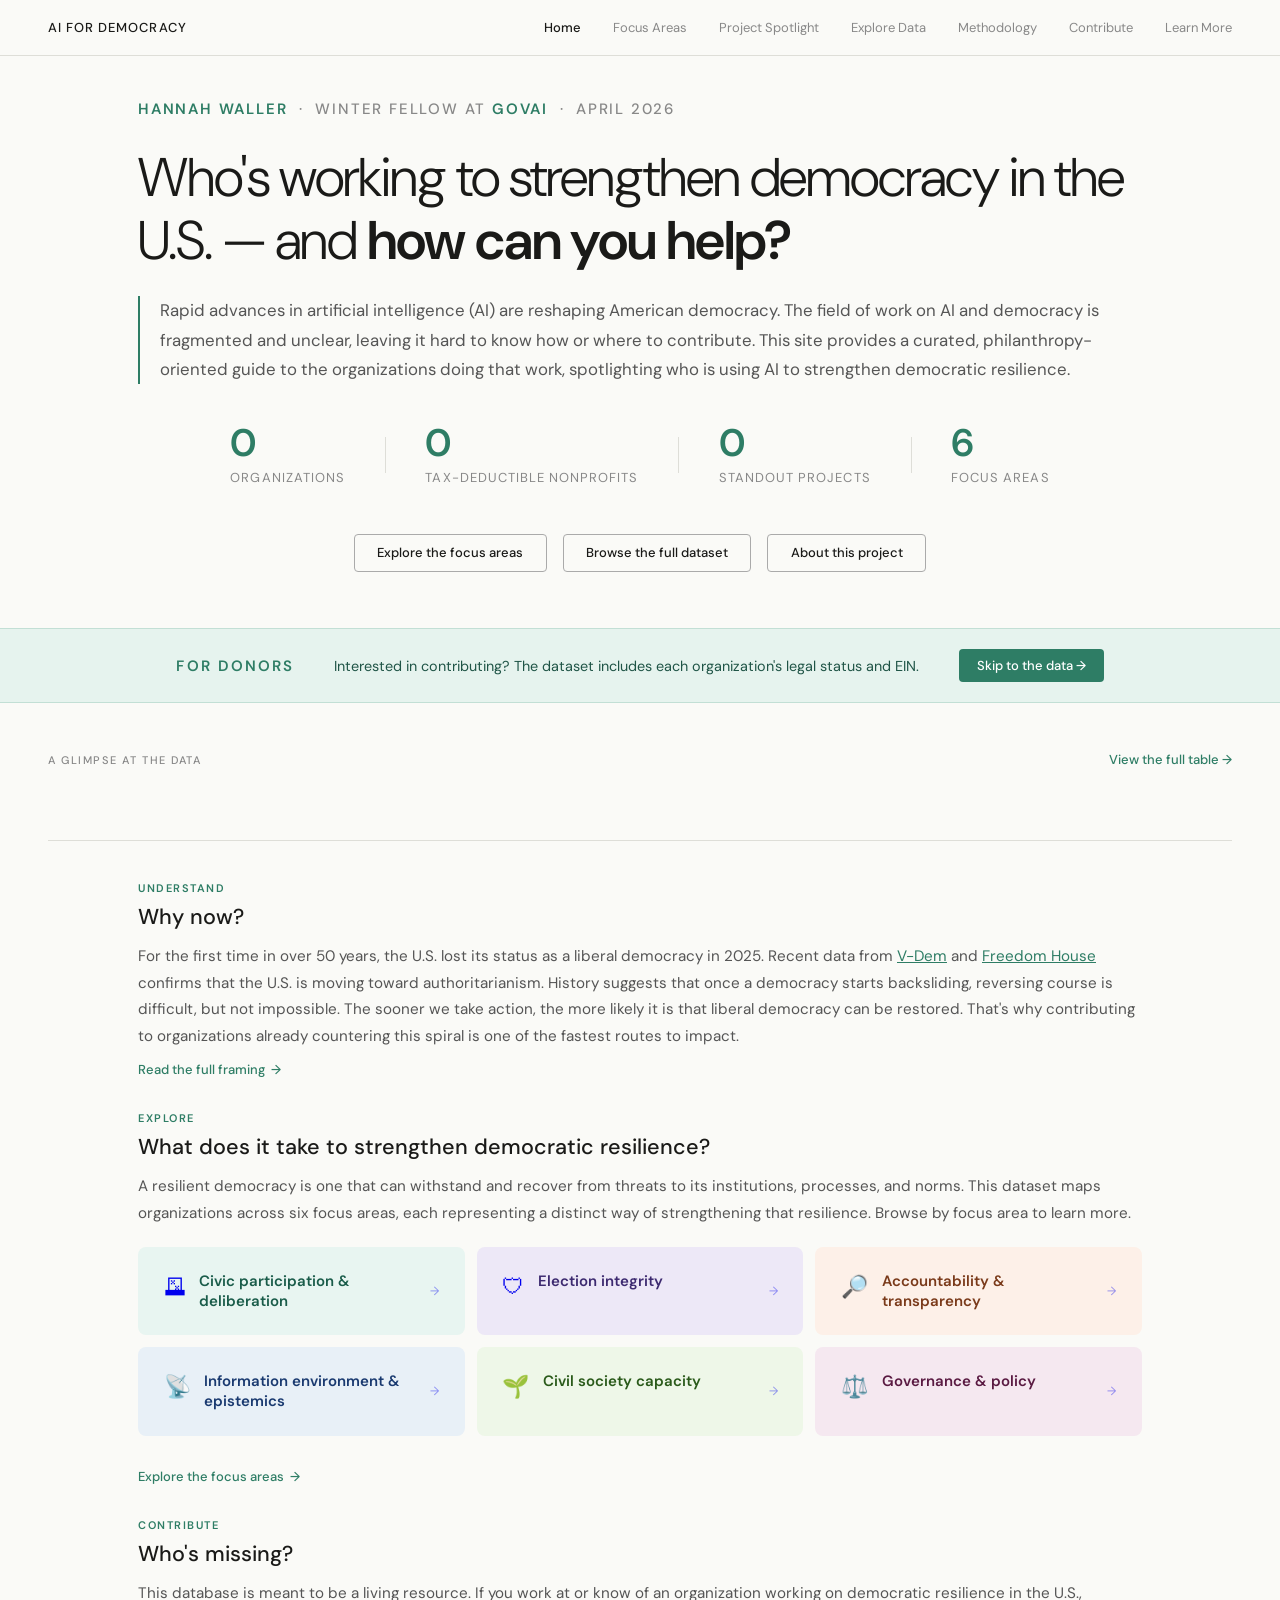
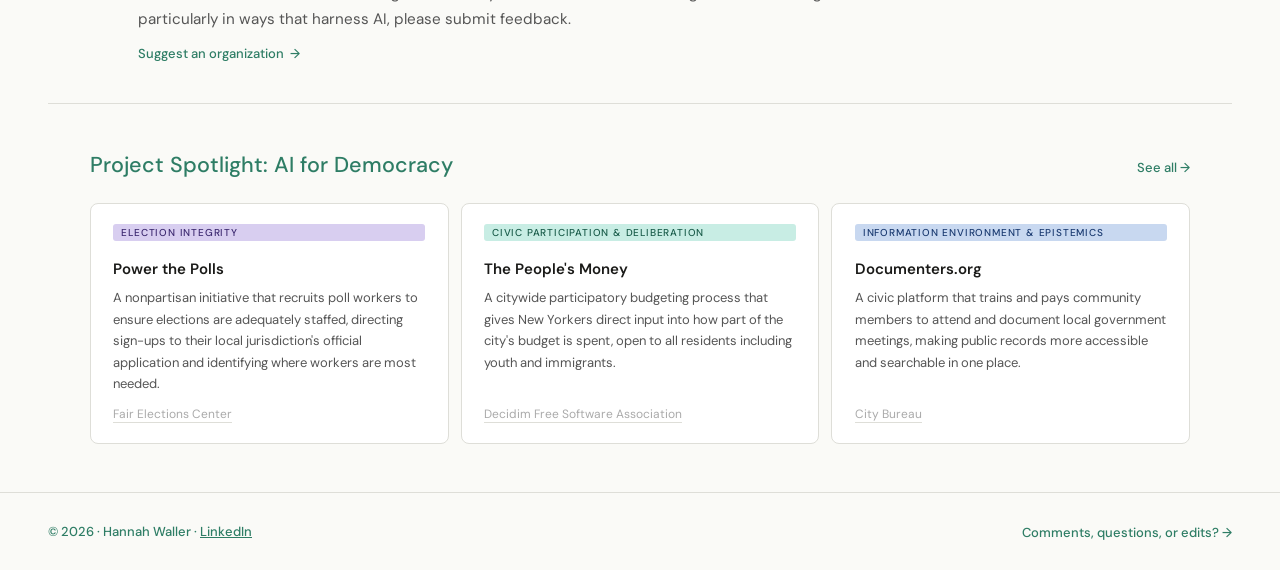
==== commit 8c9bc93a: "Contribute: form link copy and spacing; nav logo links home on all pages Made-with: Cursor" ====
--- a/index.html
+++ b/index.html
@@ -9,7 +9,8 @@
   :root { --accent: #2e7d65; --accent-light: #e6f3ee; --accent-mid: #c2dfd5; --accent-dark: #1f5446; }
 
   nav { display: flex; align-items: center; justify-content: space-between; padding: 0 3rem; height: 56px; background: #FAFAF7; border-bottom: 0.5px solid #deded8; position: sticky; top: 0; z-index: 100; }
-  .nav-logo { font-size: 13px; font-weight: 500; letter-spacing: 0.08em; color: #1a1a18; text-transform: uppercase; }
+  .nav-logo { font-size: 13px; font-weight: 500; letter-spacing: 0.08em; color: #1a1a18; text-transform: uppercase; text-decoration: none; }
+  .nav-logo:hover { opacity: 0.75; }
   .nav-links { display: flex; gap: 2rem; }
   .nav-links a { font-size: 13px; color: #888; text-decoration: none; }
   .nav-links a:hover { color: #1a1a18; }
@@ -121,7 +122,7 @@
 <body>
 
 <nav>
-  <span class="nav-logo">AI for Democracy</span>
+  <a class="nav-logo" href="index.html">AI for Democracy</a>
   <div class="nav-links">
     <a href="#" class="active">Home</a>
     <a href="pillars.html">Focus Areas</a>
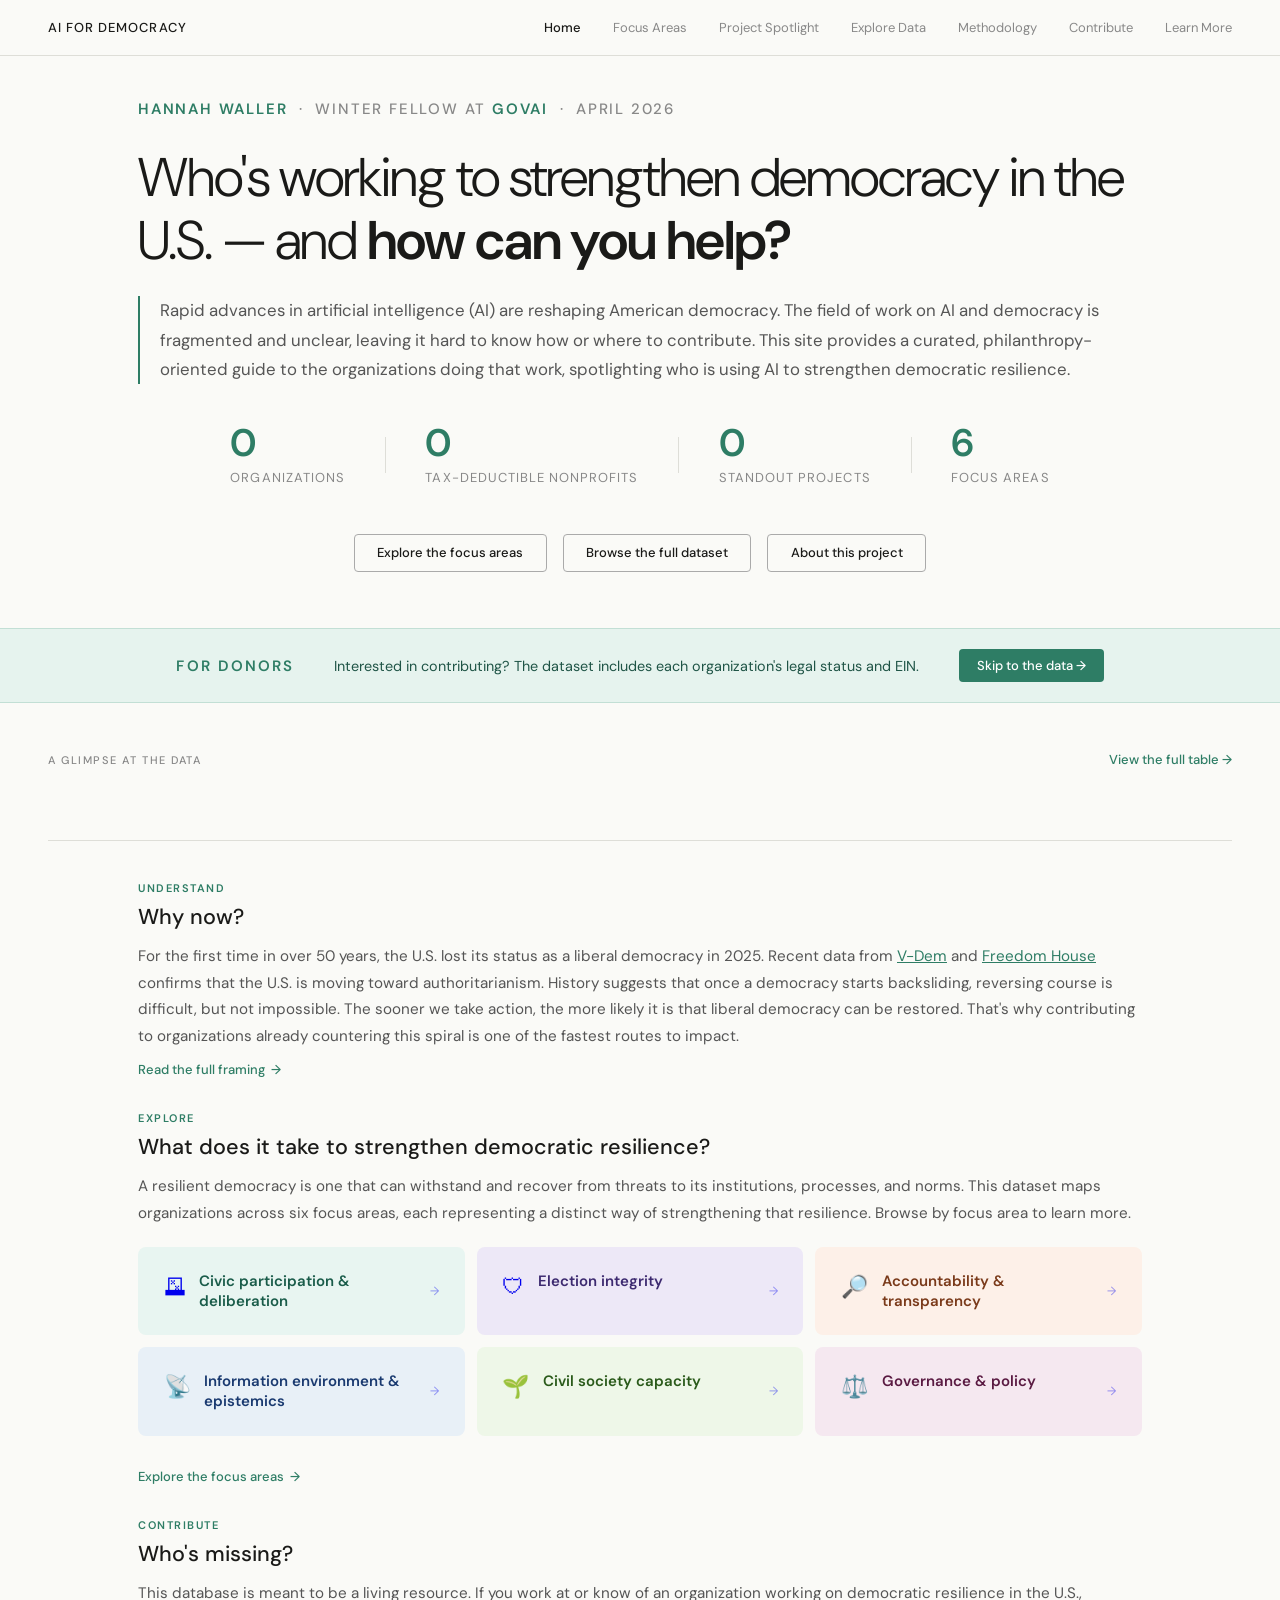
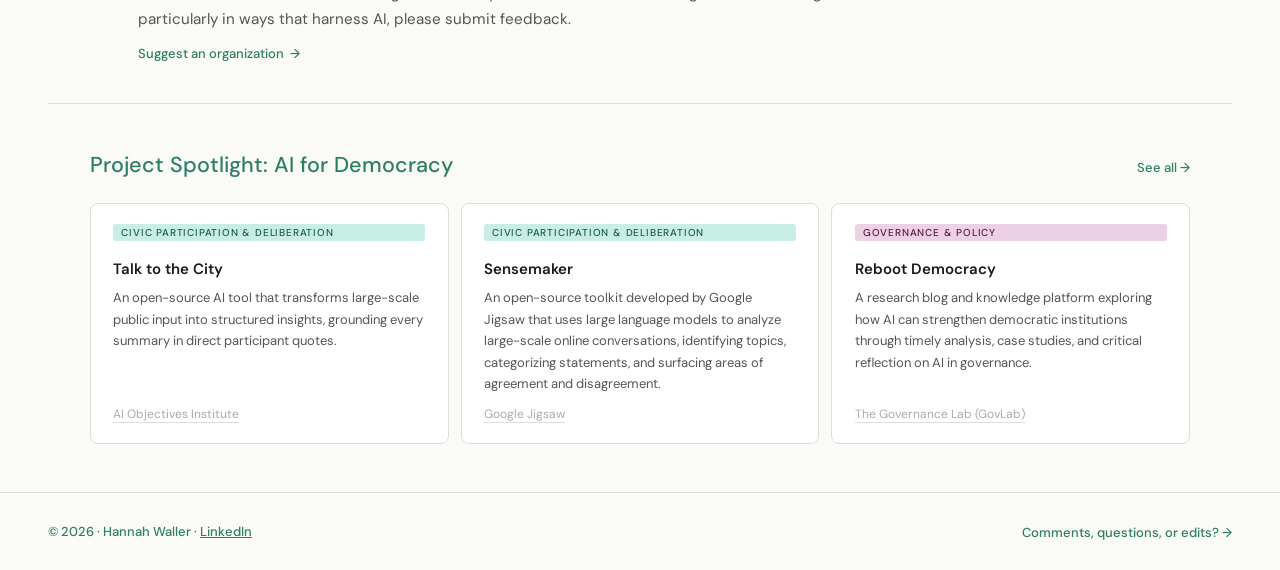
==== commit 5fa92071: "Mobile: viewport meta, responsive.css, nav and layout breakpoints Made-with: Cursor" ====
--- a/index.html
+++ b/index.html
@@ -2,6 +2,7 @@
 <html>
 <head>
 <meta charset="UTF-8">
+<meta name="viewport" content="width=device-width, initial-scale=1">
 <link href="https://fonts.googleapis.com/css2?family=DM+Sans:ital,wght@0,300;0,400;0,500;0,600;1,300;1,400&display=swap" rel="stylesheet">
 <style>
   * { box-sizing: border-box; margin: 0; padding: 0; }
@@ -118,13 +119,14 @@
   .footer-right a { font-size: 13px; color: var(--accent); text-decoration: none; font-weight: 500; }
   .footer-right a:hover { text-decoration: underline; }
 </style>
+<link rel="stylesheet" href="responsive.css">
 </head>
 <body>
 
 <nav>
   <a class="nav-logo" href="index.html">AI for Democracy</a>
   <div class="nav-links">
-    <a href="#" class="active">Home</a>
+    <a href="index.html" class="active">Home</a>
     <a href="pillars.html">Focus Areas</a>
     <a href="project-spotlight.html">Project Spotlight</a>
     <a href="explore.html">Explore Data</a>
--- a/responsive.css
+++ b/responsive.css
@@ -0,0 +1,245 @@
+/* Mobile & small tablets — load after each page’s inline <style> */
+
+@media (max-width: 768px) {
+  html {
+    -webkit-text-size-adjust: 100%;
+  }
+
+  /* Navigation */
+  nav {
+    flex-direction: column;
+    align-items: stretch;
+    height: auto;
+    min-height: 0;
+    padding: 0.75rem 1rem 1rem;
+    gap: 0.75rem;
+  }
+
+  .nav-logo {
+    align-self: center;
+    text-align: center;
+  }
+
+  .nav-links {
+    flex-wrap: wrap;
+    justify-content: center;
+    gap: 0.4rem 0.75rem;
+    row-gap: 0.5rem;
+  }
+
+  .nav-links a {
+    font-size: 12px;
+    padding: 0.35rem 0.2rem;
+  }
+
+  /* Horizontal rhythm (pages use 3rem side padding) */
+  .section-divider {
+    margin-left: 1rem;
+    margin-right: 1rem;
+  }
+
+  .page-header {
+    padding-left: 1rem !important;
+    padding-right: 1rem !important;
+    padding-top: 1.5rem !important;
+    padding-bottom: 1.25rem !important;
+  }
+
+  .content {
+    padding-left: 1rem !important;
+    padding-right: 1rem !important;
+  }
+
+  footer {
+    padding: 1.25rem 1rem !important;
+    flex-direction: column;
+    align-items: flex-start;
+    text-align: left;
+  }
+
+  /* Index */
+  .hero {
+    padding: 1.5rem 1rem 2rem !important;
+  }
+
+  .stat-row {
+    gap: 1.25rem;
+    flex-direction: column;
+  }
+
+  .stat-divider {
+    display: none;
+  }
+
+  .funder-band {
+    padding: 1rem 1rem !important;
+  }
+
+  .funder-band-inner {
+    flex-direction: column;
+    text-align: center;
+    gap: 1rem;
+  }
+
+  .funder-band-text {
+    white-space: normal !important;
+    text-align: center;
+  }
+
+  .questions-section {
+    padding: 1.5rem 1rem 0.5rem !important;
+  }
+
+  .data-preview-section {
+    padding: 2rem 1rem 1.5rem !important;
+  }
+
+  .data-preview-header {
+    flex-direction: column;
+    align-items: flex-start;
+    gap: 0.5rem;
+  }
+
+  .shuffle-grid {
+    grid-template-columns: 1fr !important;
+  }
+
+  .pillars-section {
+    padding: 2.5rem 1rem !important;
+  }
+
+  .aia-section {
+    padding: 2rem 1rem !important;
+  }
+
+  .aia-header {
+    flex-direction: column;
+    align-items: flex-start;
+    gap: 0.5rem;
+  }
+
+  .aia-grid {
+    grid-template-columns: 1fr !important;
+  }
+
+  /* Explore */
+  .filter-wrap {
+    padding: 1rem 1rem 0 !important;
+  }
+
+  .filter-row {
+    flex-direction: column;
+    align-items: stretch;
+  }
+
+  .filter-row-label {
+    margin-bottom: 0.35rem;
+  }
+
+  .filter-meta {
+    flex-direction: column;
+    align-items: flex-start;
+  }
+
+  .table-wrap {
+    padding-left: 1rem !important;
+    padding-right: 1rem !important;
+    padding-bottom: 3rem !important;
+  }
+
+  /* Project spotlight */
+  .spotlight-section {
+    padding: 1.5rem 1rem 3rem !important;
+  }
+
+  .spotlight-grid {
+    grid-template-columns: 1fr !important;
+  }
+
+  .modal-backdrop {
+    padding: 0.75rem !important;
+    align-items: center;
+  }
+
+  .modal {
+    max-height: 90vh;
+  }
+
+  .modal-photo {
+    height: 160px;
+  }
+
+  .modal-body {
+    padding: 1.25rem 1.1rem 1.5rem !important;
+  }
+
+  .modal-title {
+    font-size: 1.15rem !important;
+  }
+
+  /* Pillars */
+  .definitions-section {
+    padding: 1.5rem 1rem 2rem !important;
+  }
+
+  .pillars-section-header {
+    padding: 1.5rem 1rem 0 !important;
+  }
+
+  .pillars-list {
+    padding: 0.75rem 1rem 2rem !important;
+  }
+
+  .terms-details-inner {
+    overflow-x: auto;
+    -webkit-overflow-scrolling: touch;
+  }
+
+  .terms-table {
+    min-width: 480px;
+  }
+
+  .table-scroll {
+    overflow-x: auto;
+    -webkit-overflow-scrolling: touch;
+    margin: 0.5rem 0;
+  }
+
+  .method-section .pillar-table {
+    min-width: 560px;
+  }
+
+  .accordion-header {
+    padding: 1.1rem 1rem !important;
+    gap: 0.65rem;
+  }
+
+  .accordion-body-inner {
+    padding: 0 1rem 1.25rem !important;
+    padding-left: 1rem !important;
+  }
+
+  .accordion.open .accordion-body {
+    max-height: 80vh;
+  }
+
+  .code-grid {
+    grid-template-columns: 1fr !important;
+  }
+
+  .resource-section {
+    padding-top: 2rem !important;
+  }
+}
+
+@media (max-width: 480px) {
+  .hero h1,
+  .page-header h1 {
+    font-size: clamp(1.5rem, 7vw, 2rem) !important;
+  }
+
+  .pill {
+    font-size: 12px;
+    padding: 0.4rem 0.75rem;
+  }
+}
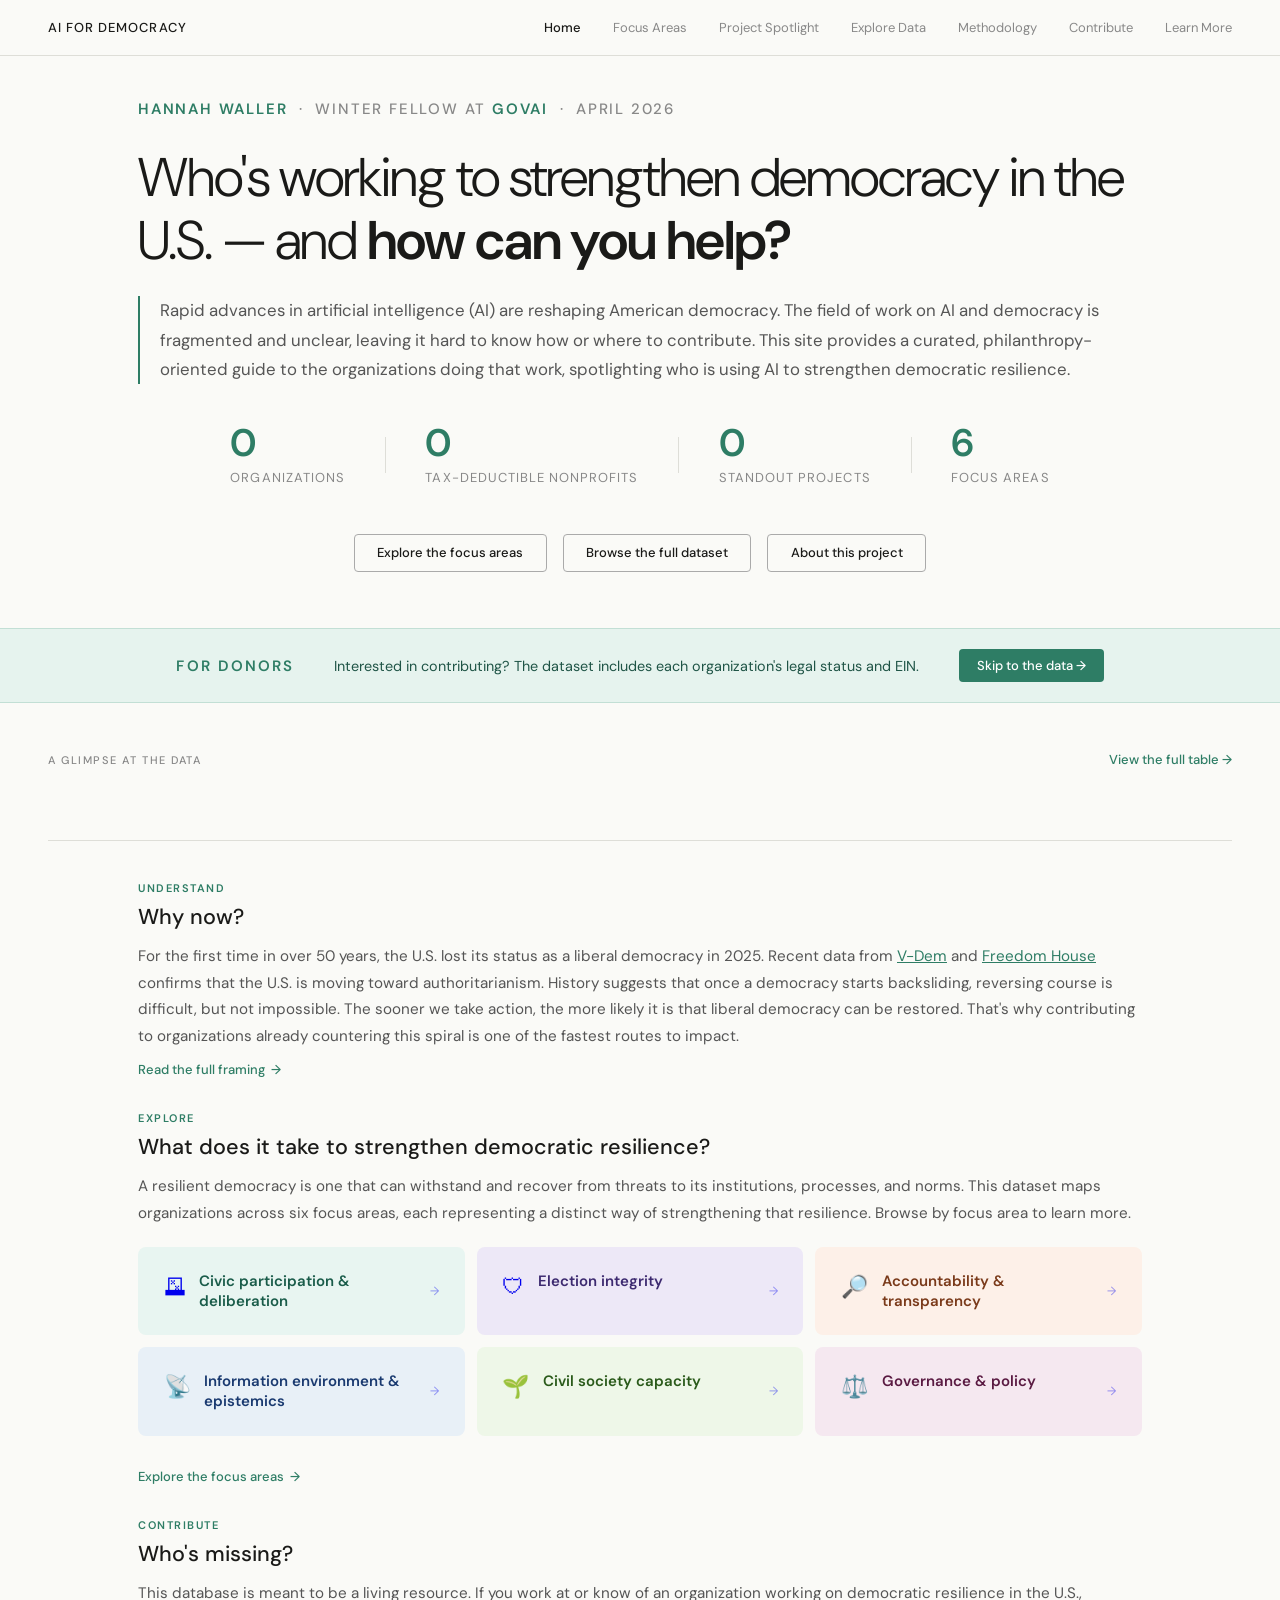
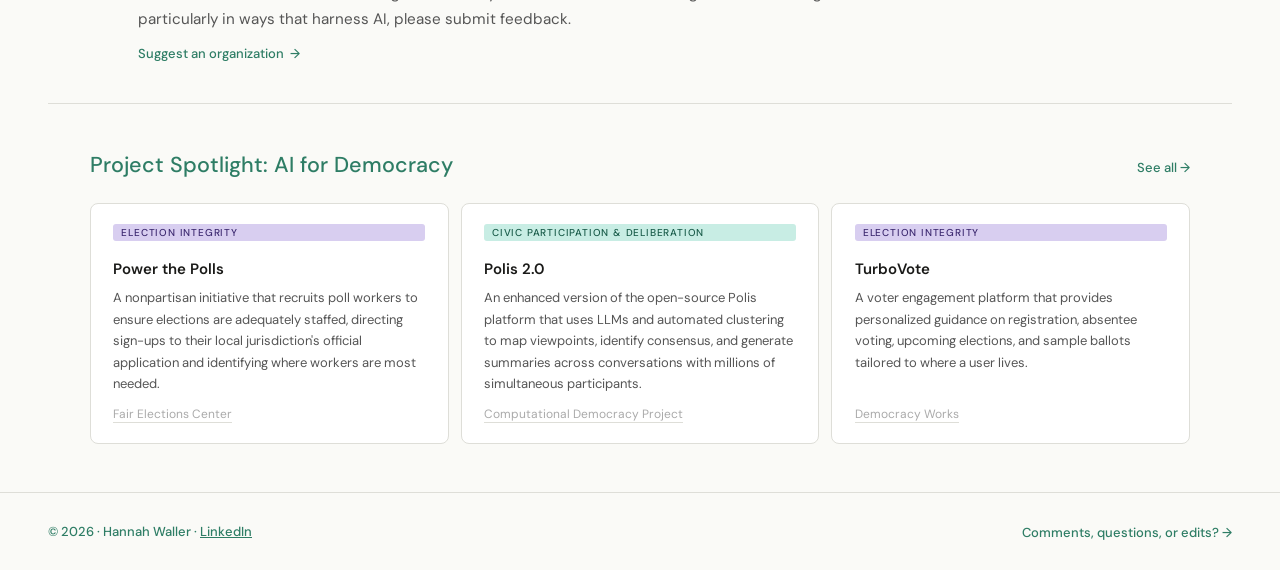
==== commit 26a93113: "Mobile: hamburger nav, stat grid, nav.js Add top-bar hamburger menu for subpage links on small scree" ====
--- a/index.html
+++ b/index.html
@@ -124,8 +124,13 @@
 <body>
 
 <nav>
+  <button type="button" class="nav-toggle" aria-expanded="false" aria-controls="site-nav-menu" aria-label="Open menu">
+    <span class="nav-toggle-bar" aria-hidden="true"></span>
+    <span class="nav-toggle-bar" aria-hidden="true"></span>
+    <span class="nav-toggle-bar" aria-hidden="true"></span>
+  </button>
   <a class="nav-logo" href="index.html">AI for Democracy</a>
-  <div class="nav-links">
+  <div class="nav-links" id="site-nav-menu">
     <a href="index.html" class="active">Home</a>
     <a href="pillars.html">Focus Areas</a>
     <a href="project-spotlight.html">Project Spotlight</a>
@@ -430,5 +435,6 @@
   } catch(e) {}
 })();
 </script>
+<script src="nav.js" defer></script>
 </body>
 </html>
--- a/responsive.css
+++ b/responsive.css
@@ -1,35 +1,106 @@
 /* Mobile & small tablets — load after each page’s inline <style> */
+
+/* Hamburger: hidden on desktop; shown in mobile block below */
+.nav-toggle {
+  display: none;
+  flex-shrink: 0;
+  align-items: center;
+  justify-content: center;
+  width: 40px;
+  height: 40px;
+  margin: 0;
+  padding: 0;
+  border: none;
+  background: transparent;
+  cursor: pointer;
+  color: #1a1a18;
+  border-radius: 4px;
+}
+
+.nav-toggle:focus-visible {
+  outline: 2px solid var(--accent, #2e7d65);
+  outline-offset: 2px;
+}
+
+.nav-toggle-bar {
+  display: block;
+  width: 20px;
+  height: 2px;
+  background: currentColor;
+  border-radius: 1px;
+  transition: transform 0.2s ease, opacity 0.2s ease;
+}
 
 @media (max-width: 768px) {
   html {
     -webkit-text-size-adjust: 100%;
   }
 
-  /* Navigation */
+  /* Navigation: one row — hamburger + title; links in slide-down panel */
+  .nav-toggle {
+    display: inline-flex;
+    flex-direction: column;
+    justify-content: center;
+    gap: 5px;
+    order: 0;
+  }
+
   nav {
-    flex-direction: column;
-    align-items: stretch;
+    flex-direction: row;
+    flex-wrap: wrap;
+    align-items: center;
+    justify-content: flex-start;
     height: auto;
     min-height: 0;
-    padding: 0.75rem 1rem 1rem;
-    gap: 0.75rem;
+    padding: 0.5rem 1rem 0.75rem;
+    gap: 0.5rem 0.75rem;
   }
 
   .nav-logo {
+    order: 1;
+    flex: 1;
+    min-width: 0;
+    text-align: left;
     align-self: center;
-    text-align: center;
   }
 
   .nav-links {
-    flex-wrap: wrap;
-    justify-content: center;
-    gap: 0.4rem 0.75rem;
-    row-gap: 0.5rem;
+    order: 2;
+    flex-basis: 100%;
+    width: 100%;
+    display: none;
+    flex-direction: column;
+    align-items: stretch;
+    gap: 0;
+    padding-top: 0.25rem;
+    border-top: 0.5px solid #deded8;
+    margin-top: 0.25rem;
+  }
+
+  nav.nav-open .nav-links {
+    display: flex;
+  }
+
+  nav.nav-open .nav-toggle-bar:nth-child(1) {
+    transform: translateY(7px) rotate(45deg);
+  }
+
+  nav.nav-open .nav-toggle-bar:nth-child(2) {
+    opacity: 0;
+  }
+
+  nav.nav-open .nav-toggle-bar:nth-child(3) {
+    transform: translateY(-7px) rotate(-45deg);
   }
 
   .nav-links a {
-    font-size: 12px;
-    padding: 0.35rem 0.2rem;
+    font-size: 13px;
+    padding: 0.65rem 0.25rem;
+    border-bottom: 0.5px solid #eee;
+  }
+
+  .nav-links a:last-child {
+    border-bottom: none;
   }
 
   /* Horizontal rhythm (pages use 3rem side padding) */
@@ -63,8 +134,17 @@
   }
 
   .stat-row {
-    gap: 1.25rem;
-    flex-direction: column;
+    display: grid;
+    grid-template-columns: 1fr 1fr;
+    gap: 1.25rem 1rem;
+    align-items: start;
+    justify-items: center;
+    margin-bottom: 2rem !important;
+  }
+
+  .stat {
+    align-items: center;
+    text-align: center;
   }
 
   .stat-divider {
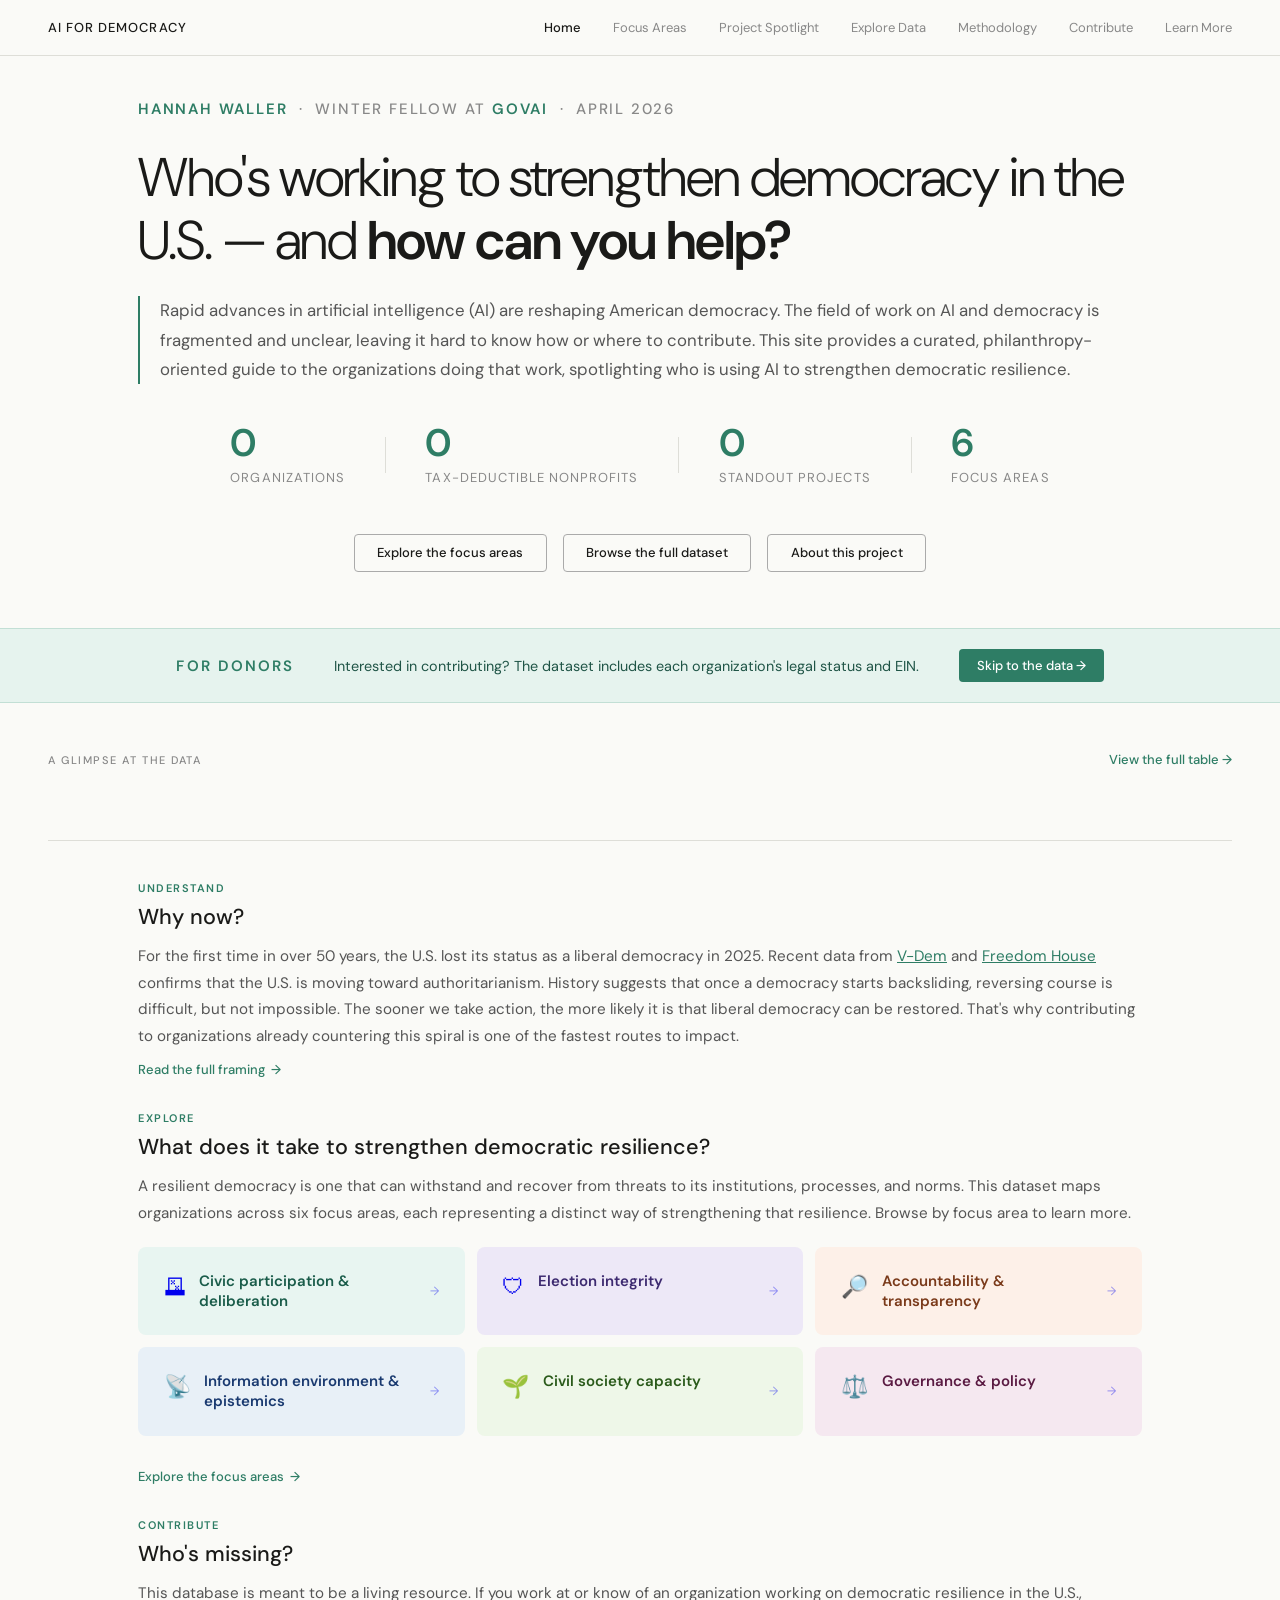
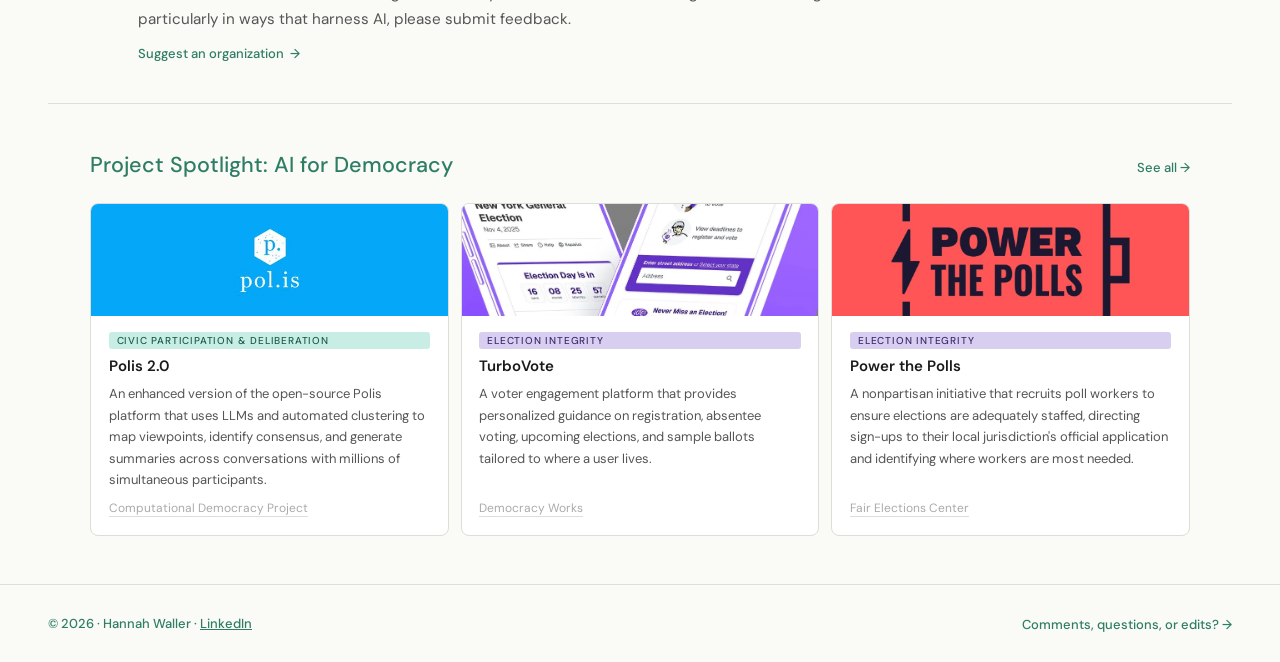
==== commit 926aaf3e: "Home: image previews on Project Spotlight cards Add aia-card preview strip with images and tag-color" ====
--- a/index.html
+++ b/index.html
@@ -105,13 +105,26 @@
   .aia-see-all { font-size: 13px; color: var(--accent); font-weight: 500; text-decoration: none; flex-shrink: 0; }
   .aia-see-all:hover { text-decoration: underline; }
   .aia-grid { display: grid; grid-template-columns: repeat(3, 1fr); gap: 12px; }
-  .aia-card { background: white; border: 0.5px solid #deded8; border-radius: 8px; padding: 1.25rem 1.4rem; display: flex; flex-direction: column; gap: 0.5rem; transition: opacity 0.4s ease, transform 0.4s ease, border-color 0.15s ease, box-shadow 0.15s ease; cursor: pointer; }
+  .aia-card { background: white; border: 0.5px solid #deded8; border-radius: 8px; padding: 0; display: flex; flex-direction: column; overflow: hidden; transition: opacity 0.4s ease, transform 0.4s ease, border-color 0.15s ease, box-shadow 0.15s ease; cursor: pointer; }
   .aia-card:hover { border-color: #aaa; box-shadow: 0 4px 16px rgba(0,0,0,0.06); }
   .aia-card:focus { outline: 2px solid var(--accent); outline-offset: 2px; }
   .aia-card.fading { opacity: 0; transform: scale(0.96); }
+  .aia-card-preview { height: 112px; flex-shrink: 0; background: #e8e8e4; position: relative; overflow: hidden; }
+  .aia-card-preview-img { width: 100%; height: 100%; object-fit: cover; object-position: center center; display: block; }
+  .aia-card-preview-img.is-contain { object-fit: contain; }
+  .aia-card-preview.aia-card-preview--neutral { background: #e8e8e4; }
+  .aia-card-preview.tag-p1 { background: #c8ede4; }
+  .aia-card-preview.tag-p2 { background: #d8cef0; }
+  .aia-card-preview.tag-p3 { background: #f8d8c0; }
+  .aia-card-preview.tag-p4 { background: #c8d8f0; }
+  .aia-card-preview.tag-p5 { background: #cceacc; }
+  .aia-card-preview.tag-p6 { background: #f8e8b8; }
+  .aia-card-preview.tag-p7 { background: #ecd0e4; }
+  .aia-card-body { padding: 0.95rem 1.1rem 1.15rem; display: flex; flex-direction: column; gap: 0.45rem; flex: 1; min-height: 0; }
+  .aia-card-body .org-card-tag { margin-bottom: 0; }
   .aia-card-name { font-size: 15px; font-weight: 600; color: #1a1a18; line-height: 1.35; }
   .aia-card-desc { font-size: 13px; color: #555; line-height: 1.65; flex: 1; }
-  .aia-card-org { font-size: 12px; color: #aaa; margin-top: 0.25rem; text-decoration: none; border-bottom: 1px solid #deded8; align-self: flex-start; }
+  .aia-card-org { font-size: 12px; color: #aaa; margin-top: 0.15rem; text-decoration: none; border-bottom: 1px solid #deded8; align-self: flex-start; }
   .aia-card-org:hover { color: var(--accent); border-bottom-color: var(--accent); }
 
   footer { padding: 1.75rem 3rem; border-top: 0.5px solid #deded8; display: flex; justify-content: space-between; align-items: center; flex-wrap: wrap; gap: 1rem; background: #FAFAF7; }
@@ -258,7 +271,18 @@
 }
 
 const spotlights = (typeof SPOTLIGHT_CARDS !== 'undefined' ? SPOTLIGHT_CARDS : []).map(function (c) {
-  return { name: c.name, desc: c.desc, tag: c.tagClass, cat: c.tag, org: c.org, exploreOrg: c.exploreOrg };
+  return {
+    name: c.name,
+    desc: c.desc,
+    tag: c.tagClass,
+    cat: c.tag,
+    org: c.org,
+    exploreOrg: c.exploreOrg,
+    image: c.image,
+    imageFit: c.imageFit,
+    imagePosition: c.imagePosition,
+    photoBg: c.photoBg
+  };
 });
 
 let orgs = [];
@@ -322,13 +346,29 @@
   return pool[Math.floor(Math.random() * pool.length)];
 }
 
+function aiaCardPreviewHtml(s) {
+  if (!s.image) {
+    const tc = (s.tag && String(s.tag).trim()) ? escapeHtml(String(s.tag).trim()) : 'aia-card-preview--neutral';
+    return '<div class="aia-card-preview ' + tc + '" aria-hidden="true"></div>';
+  }
+  const fitClass = s.imageFit === 'contain' ? ' is-contain' : '';
+  const posAttr = s.imagePosition ? ' style="object-position: ' + escapeHtml(s.imagePosition) + '"' : '';
+  const wrapStyle = s.photoBg ? ' style="background-color: ' + escapeHtml(s.photoBg) + '"' : '';
+  return '<div class="aia-card-preview"' + wrapStyle + '>' +
+    '<img class="aia-card-preview-img' + fitClass + '" src="' + escapeHtml(s.image) + '" alt="" width="400" height="112" loading="lazy" decoding="async"' + posAttr + '>' +
+    '</div>';
+}
+
 function aiaRenderCard(s) {
   const teaser = typeof spotlightFirstSentence === 'function' ? spotlightFirstSentence(s.desc) : s.desc;
   return `<div class="aia-card" tabindex="0" role="link" aria-label="Open ${escapeHtml(s.name)} in Project Spotlight" data-name="${escapeHtml(s.name)}">
-    <span class="org-card-tag ${s.tag}">${escapeHtml(s.cat)}</span>
-    <div class="aia-card-name">${escapeHtml(s.name)}</div>
-    <div class="aia-card-desc">${escapeHtml(teaser)}</div>
-    <a class="aia-card-org" href="explore.html?org=${encodeURIComponent(s.exploreOrg || s.org || '')}">${escapeHtml(s.org)}</a>
+    ${aiaCardPreviewHtml(s)}
+    <div class="aia-card-body">
+      <span class="org-card-tag ${s.tag}">${escapeHtml(s.cat)}</span>
+      <div class="aia-card-name">${escapeHtml(s.name)}</div>
+      <div class="aia-card-desc">${escapeHtml(teaser)}</div>
+      <a class="aia-card-org" href="explore.html?org=${encodeURIComponent(s.exploreOrg || s.org || '')}">${escapeHtml(s.org)}</a>
+    </div>
   </div>`;
 }
 
--- a/responsive.css
+++ b/responsive.css
@@ -202,6 +202,10 @@
     grid-template-columns: 1fr !important;
   }
 
+  .aia-card-preview {
+    height: 100px;
+  }
+
   /* Explore */
   .filter-wrap {
     padding: 1rem 1rem 0 !important;
@@ -234,6 +238,11 @@
 
   .spotlight-grid {
     grid-template-columns: 1fr !important;
+    gap: 16px !important;
+  }
+
+  .card-preview {
+    height: 140px;
   }
 
   .modal-backdrop {
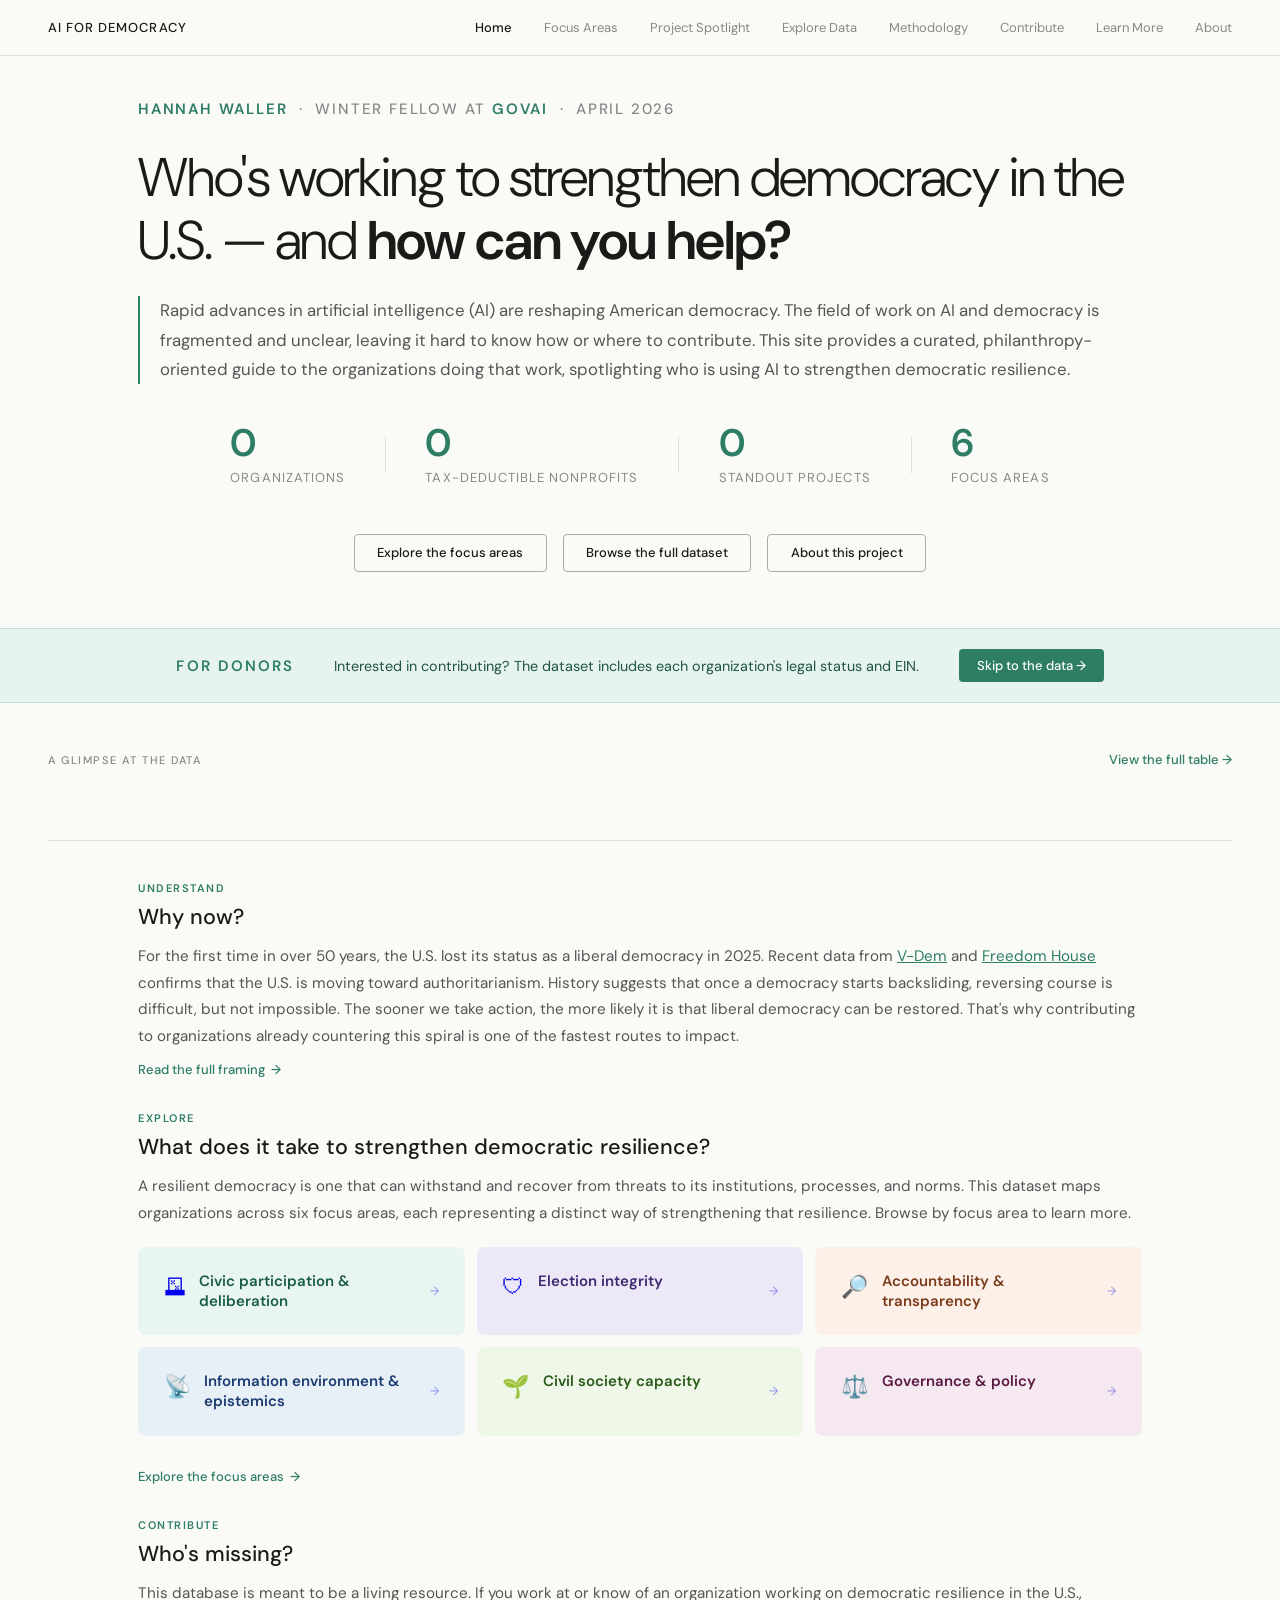
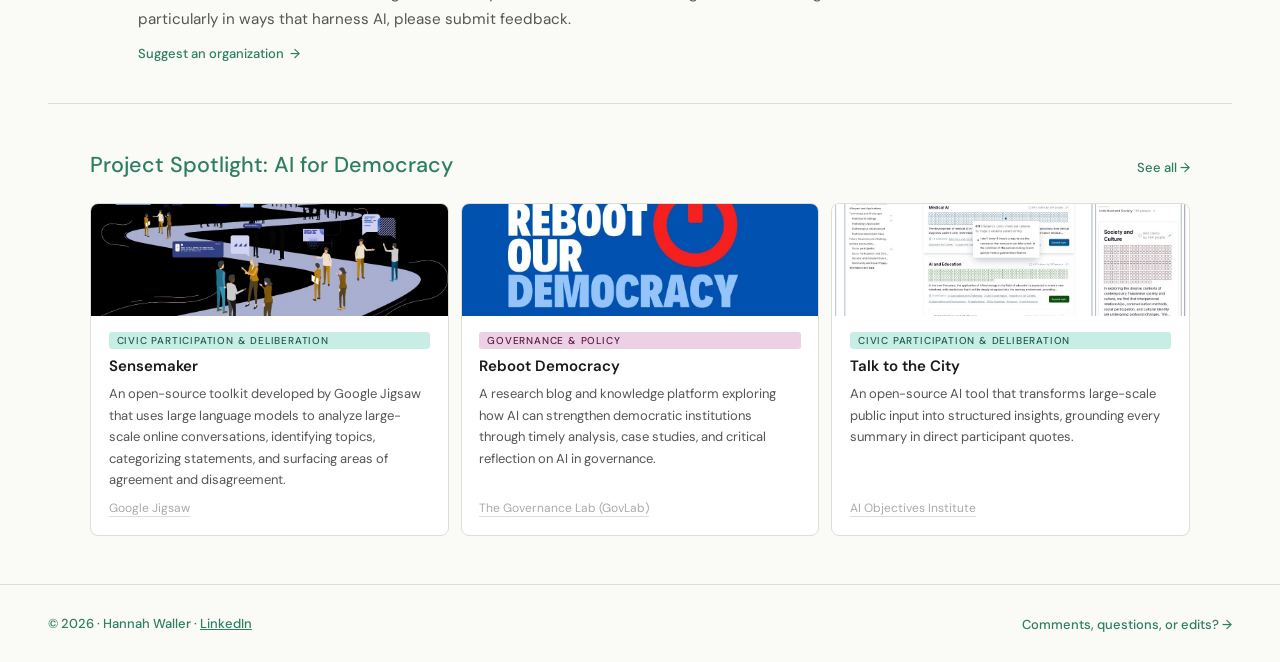
==== commit a837484c: "Add About page; nav link last; author bio and disclaimer New about.html with About the author and Go" ====
--- a/index.html
+++ b/index.html
@@ -151,6 +151,7 @@
     <a href="methodology.html">Methodology</a>
     <a href="contribute.html">Contribute</a>
     <a href="learn-more.html">Learn More</a>
+    <a href="about.html">About</a>
   </div>
 </nav>
 
